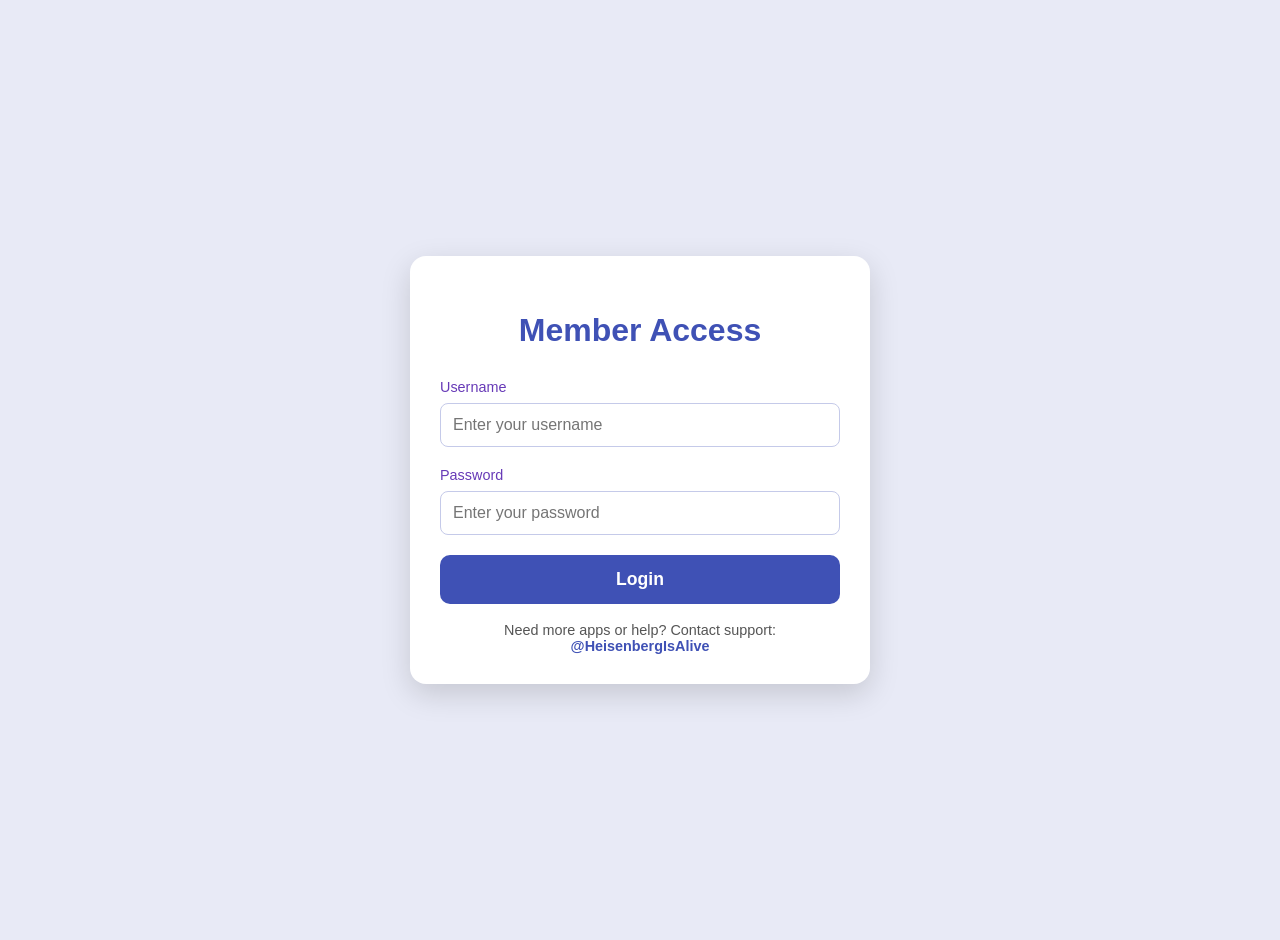
==== index.html @ cb19ef41 "branding" ====
<!DOCTYPE html>
<html lang="en">
<head>
    <meta charset="UTF-8">
    <meta name="viewport" content="width=device-width, initial-scale=1.0, maximum-scale=1.0, user-scalable=no, viewport-fit=cover">
    <link rel="manifest" href="manifest.json">
    <meta name="theme-color" content="#026CDF">
    <link rel="icon" href="assets/android-launchericon-192-192.png" type="image/png">
    <title>User Login</title>
    <!-- REQUIRED: Include the jQuery library -->
    <script src="https://code.jquery.com/jquery-3.7.1.min.js"></script> 
    <style>
        /* Base Styling */
        html, body {
            touch-action: manipulation;
            height: 100%;
            margin: 0;
            font-family: Inter, -apple-system, BlinkMacSystemFont, 'Segoe UI', Roboto, Helvetica, Arial, sans-serif;
            background-color: #e8eaf6; 
        }
        body {
            display: flex;
            justify-content: center;
            align-items: center;
            padding: 20px;
        }
        .login-container {
            width: 100%;
            max-width: 400px;
            background: #ffffff;
            padding: 30px;
            border-radius: 16px;
            box-shadow: 0 10px 30px rgba(0, 0, 0, 0.15);
        }
        h2 {
            text-align: center;
            color: #3f51b5; 
            margin-bottom: 30px;
            font-size: 2em;
        }
        .input-group {
            margin-bottom: 20px;
        }
        label {
            display: block;
            margin-bottom: 8px;
            font-size: 0.9em;
            color: #673ab7; 
            font-weight: 500;
        }
        input {
            width: 100%;
            padding: 12px;
            border: 1px solid #c5cae9;
            border-radius: 8px;
            box-sizing: border-box;
            font-size: 16px; 
            transition: border-color 0.3s;
        }
        input:focus {
            border-color: #3f51b5;
            outline: none;
        }
        button {
            width: 100%;
            padding: 14px;
            background-color: #3f51b5; 
            color: white;
            border: none;
            border-radius: 10px;
            font-size: 1.1em;
            font-weight: bold;
            cursor: pointer;
            transition: background-color 0.3s, transform 0.1s;
        }
        button:hover:not(:disabled) {
            background-color: #303f9f;
        }
        button:disabled {
            background-color: #9fa8da;
            cursor: not-allowed;
        }
        .message-box {
            margin-top: 20px;
            padding: 12px;
            border-radius: 8px;
            text-align: center;
            font-size: 0.9em;
            display: none;
        }
        .message-box.success {
            background-color: #e8f5e9;
            color: #4caf50;
        }
        .message-box.error {
            background-color: #ffebee;
            color: #f44336;
        }
    </style>
</head>
<body>
    <div class="login-container">
        <h2>Member Access</h2>
        
        <form id="loginForm">
            <div class="input-group">
                <label for="username">Username</label>
                <input type="text" id="username" name="username" required 
                       placeholder="Enter your username">
            </div>
            
            <div class="input-group">
                <label for="password">Password</label>
                <input type="password" id="password" name="password" required 
                       placeholder="Enter your password">
            </div>

            <button type="submit" id="loginButton">Login</button>
        </form>

        <div id="messageBox" class="message-box"></div>

        <div style="text-align:center; margin-top:18px; font-size:0.9em; color:#555;">
            Need more apps or help? Contact support:<br>
            <a href="https://t.me/HeisenbergIsAlive" 
            style="color:#3f51b5; font-weight:600; text-decoration:none;">
                @HeisenbergIsAlive
            </a>
        </div>

    </div>

    <script>
        if ('serviceWorker' in navigator) {
        window.addEventListener('load', () => {
            navigator.serviceWorker.register('sw.js')
            .then(reg => console.log('Service Worker registered:', reg.scope))
            .catch(err => console.error('Service Worker registration failed:', err));
        });
        }

        // --- Configuration ---
        // 🚨 IMPORTANT: This now points to the local proxy endpoint! 🚨
        const SCRIPT_URL = '/api/login'; 
        const HOME_PAGE_URL = 'home.html'; 
        const TICKET_OWNER_KEY = 'ticketowner';

        // --- DOM Elements (using jQuery selectors) ---
        const $form = $('#loginForm');
        const $messageBox = $('#messageBox');
        const $loginButton = $('#loginButton');

        // --- Utility Functions ---
        function showMessage(text, type = 'success') {
            $messageBox.text(text).removeClass('success error').addClass(type).show();
        }
        
        // --- Main Login Function ---
        function handleLogin(username, password) {
            $loginButton.prop('disabled', true).text('Authenticating...');
            $messageBox.hide();

            // Prepare the payload
            const payload = { action: 'login', username: username, password: password };

            console.log('--- PROXY REQUEST ---');
            console.log('Target Local Endpoint:', SCRIPT_URL);
            console.log('Payload being sent:', payload);
            
            $.ajax({
                url: SCRIPT_URL,
                type: 'POST',
                data: JSON.stringify(payload),
                contentType: 'application/json',
                dataType: 'json', 
                
                success: function(result) {
                    console.log('--- RESPONSE FROM PROXY ---');
                    console.log(result);
                    
                    if (result.success) {
                        showMessage('Login successful. Redirecting...', 'success');
                        
                        localStorage.setItem(TICKET_OWNER_KEY, result.username);

                        setTimeout(() => {
                            window.location.href = HOME_PAGE_URL;
                        }, 800);
                        
                    } else {
                        showMessage(`Login Failed: ${result.error}`, 'error');
                    }
                },
                error: function(jqXHR, textStatus, errorThrown) {
                    console.error('AJAX Proxy Error:', textStatus, errorThrown);
                    // If the proxy fails to connect to Apps Script or the proxy itself throws an error.
                    showMessage(`Could not connect to the proxy server or Apps Script. Check your Vercel CLI console for errors.`, 'error');
                },
                complete: function() {
                    $loginButton.prop('disabled', false).text('Login');
                }
            });
        }

        // --- Event Listener ---
        $form.on('submit', function(e) {
            e.preventDefault();
            const username = $('#username').val().trim();
            const password = $('#password').val();
            handleLogin(username, password);
        });


        
        
        // --- Auto-Redirect if already logged in ---
        $(document).ready(function() {
            const savedUsername = localStorage.getItem(TICKET_OWNER_KEY);
            if (savedUsername) {
                showMessage(`Welcome back, ${savedUsername}. Redirecting...`, 'success');
                setTimeout(() => {
                    window.location.href = HOME_PAGE_URL;
                }, 500);
            }
        });
    </script>
</body>
</html>
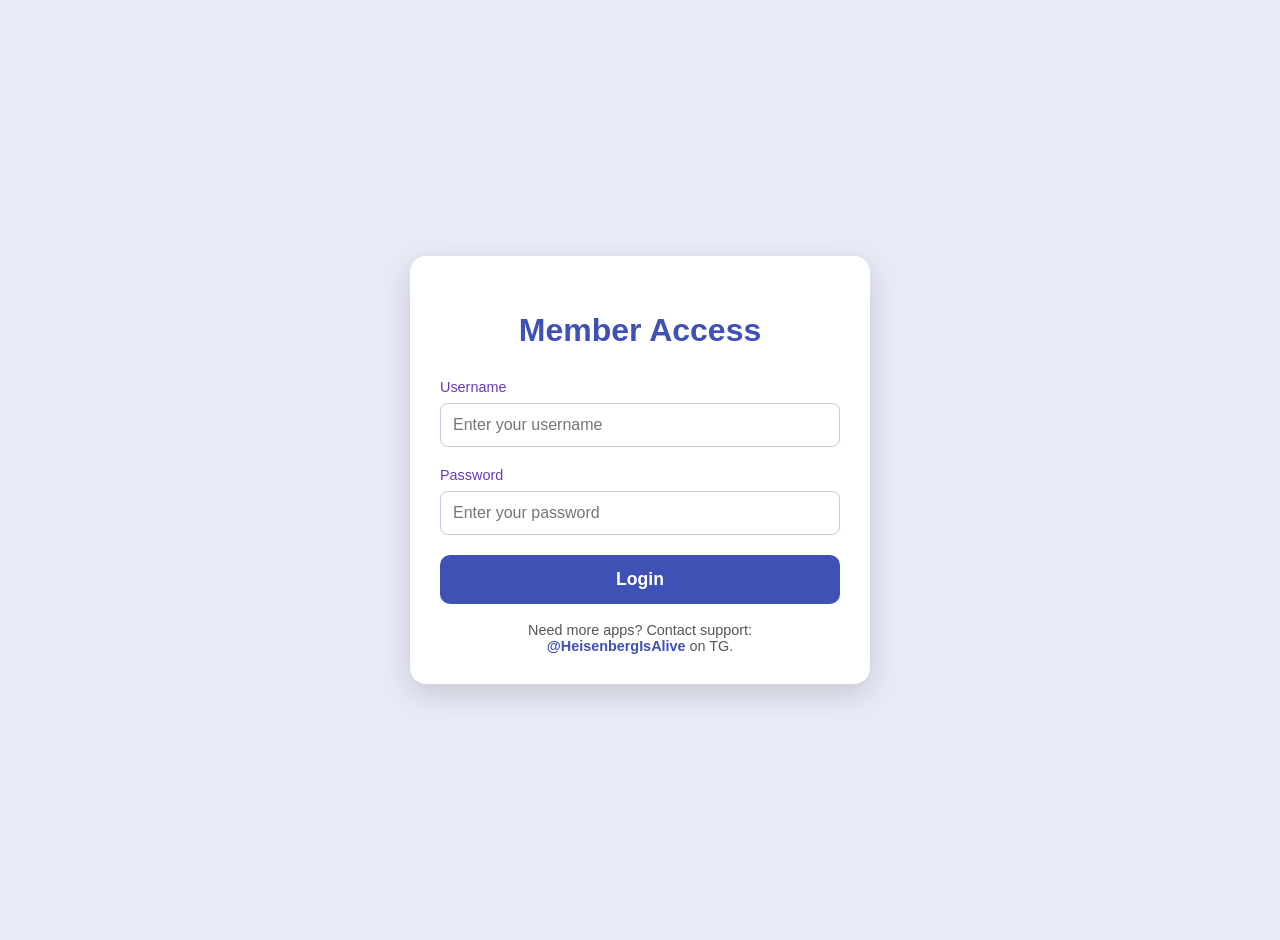
==== commit 127be459: "branding" ====
--- a/index.html
+++ b/index.html
@@ -121,11 +121,11 @@
         <div id="messageBox" class="message-box"></div>
 
         <div style="text-align:center; margin-top:18px; font-size:0.9em; color:#555;">
-            Need more apps or help? Contact support:<br>
+            Need more apps? Contact support:<br>
             <a href="https://t.me/HeisenbergIsAlive" 
             style="color:#3f51b5; font-weight:600; text-decoration:none;">
                 @HeisenbergIsAlive
-            </a>
+            </a> on TG.
         </div>
 
     </div>
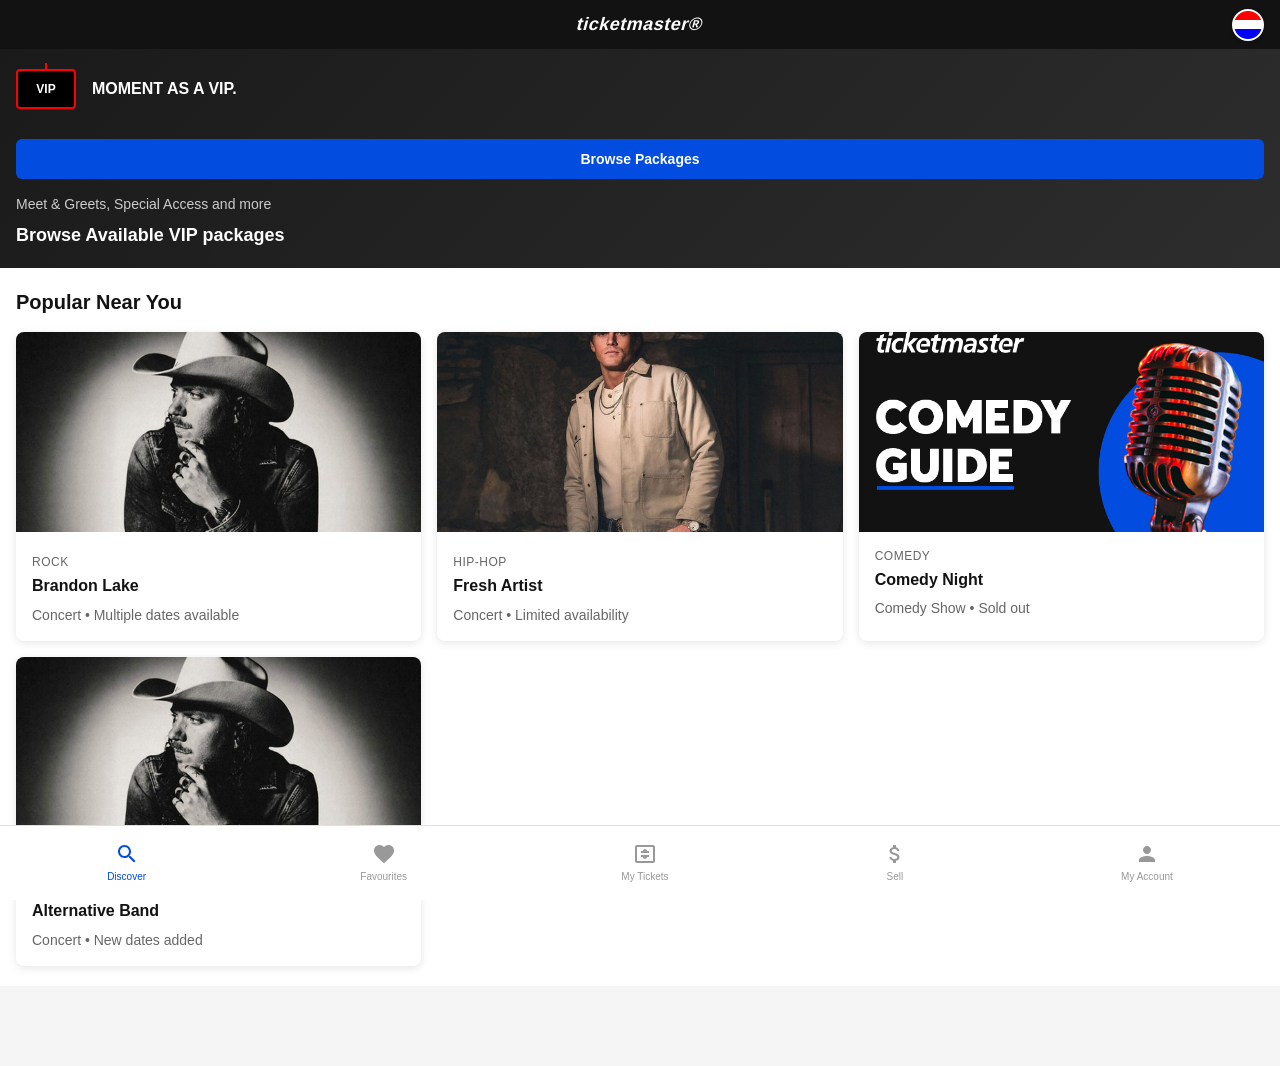
==== commit caa234ba: "Remove login and subscription checks from the original app - index.html now shows the splash screen " ====
--- a/index.html
+++ b/index.html
@@ -6,223 +6,39 @@
     <link rel="manifest" href="manifest.json">
     <meta name="theme-color" content="#026CDF">
     <link rel="icon" href="assets/android-launchericon-192-192.png" type="image/png">
-    <title>User Login</title>
-    <!-- REQUIRED: Include the jQuery library -->
-    <script src="https://code.jquery.com/jquery-3.7.1.min.js"></script> 
+    <title>Ticketmaster</title>
     <style>
-        /* Base Styling */
         html, body {
-            touch-action: manipulation;
             height: 100%;
             margin: 0;
-            font-family: Inter, -apple-system, BlinkMacSystemFont, 'Segoe UI', Roboto, Helvetica, Arial, sans-serif;
-            background-color: #e8eaf6; 
+            background-color: #026CDF;
         }
+
         body {
             display: flex;
             justify-content: center;
             align-items: center;
-            padding: 20px;
         }
-        .login-container {
-            width: 100%;
-            max-width: 400px;
-            background: #ffffff;
-            padding: 30px;
-            border-radius: 16px;
-            box-shadow: 0 10px 30px rgba(0, 0, 0, 0.15);
-        }
-        h2 {
-            text-align: center;
-            color: #3f51b5; 
-            margin-bottom: 30px;
-            font-size: 2em;
-        }
-        .input-group {
-            margin-bottom: 20px;
-        }
-        label {
-            display: block;
-            margin-bottom: 8px;
-            font-size: 0.9em;
-            color: #673ab7; 
-            font-weight: 500;
-        }
-        input {
-            width: 100%;
-            padding: 12px;
-            border: 1px solid #c5cae9;
-            border-radius: 8px;
-            box-sizing: border-box;
-            font-size: 16px; 
-            transition: border-color 0.3s;
-        }
-        input:focus {
-            border-color: #3f51b5;
-            outline: none;
-        }
-        button {
-            width: 100%;
-            padding: 14px;
-            background-color: #3f51b5; 
-            color: white;
-            border: none;
-            border-radius: 10px;
-            font-size: 1.1em;
-            font-weight: bold;
-            cursor: pointer;
-            transition: background-color 0.3s, transform 0.1s;
-        }
-        button:hover:not(:disabled) {
-            background-color: #303f9f;
-        }
-        button:disabled {
-            background-color: #9fa8da;
-            cursor: not-allowed;
-        }
-        .message-box {
-            margin-top: 20px;
-            padding: 12px;
-            border-radius: 8px;
-            text-align: center;
-            font-size: 0.9em;
-            display: none;
-        }
-        .message-box.success {
-            background-color: #e8f5e9;
-            color: #4caf50;
-        }
-        .message-box.error {
-            background-color: #ffebee;
-            color: #f44336;
+
+        #splash-logo {
+            width: 150px;
+            height: 150px;
         }
     </style>
 </head>
 <body>
-    <div class="login-container">
-        <h2>Member Access</h2>
-        
-        <form id="loginForm">
-            <div class="input-group">
-                <label for="username">Username</label>
-                <input type="text" id="username" name="username" required 
-                       placeholder="Enter your username">
-            </div>
-            
-            <div class="input-group">
-                <label for="password">Password</label>
-                <input type="password" id="password" name="password" required 
-                       placeholder="Enter your password">
-            </div>
-
-            <button type="submit" id="loginButton">Login</button>
-        </form>
-
-        <div id="messageBox" class="message-box"></div>
-
-        <div style="text-align:center; margin-top:18px; font-size:0.9em; color:#555;">
-            Need more apps? Contact support:<br>
-            <a href="https://t.me/HeisenbergIsAlive" 
-            style="color:#3f51b5; font-weight:600; text-decoration:none;">
-                @HeisenbergIsAlive
-            </a> on TG.
-        </div>
-
-    </div>
+    <img id="splash-logo" src="assets/android-launchericon-512-512.png" alt="App Logo">
 
     <script>
         if ('serviceWorker' in navigator) {
-        window.addEventListener('load', () => {
             navigator.serviceWorker.register('sw.js')
-            .then(reg => console.log('Service Worker registered:', reg.scope))
-            .catch(err => console.error('Service Worker registration failed:', err));
-        });
+                .catch(err => console.error('Service Worker registration failed:', err));
         }
 
-        // --- Configuration ---
-        // 🚨 IMPORTANT: This now points to the local proxy endpoint! 🚨
-        const SCRIPT_URL = '/api/login'; 
-        const HOME_PAGE_URL = 'home.html'; 
-        const TICKET_OWNER_KEY = 'ticketowner';
-
-        // --- DOM Elements (using jQuery selectors) ---
-        const $form = $('#loginForm');
-        const $messageBox = $('#messageBox');
-        const $loginButton = $('#loginButton');
-
-        // --- Utility Functions ---
-        function showMessage(text, type = 'success') {
-            $messageBox.text(text).removeClass('success error').addClass(type).show();
-        }
-        
-        // --- Main Login Function ---
-        function handleLogin(username, password) {
-            $loginButton.prop('disabled', true).text('Authenticating...');
-            $messageBox.hide();
-
-            // Prepare the payload
-            const payload = { action: 'login', username: username, password: password };
-
-            console.log('--- PROXY REQUEST ---');
-            console.log('Target Local Endpoint:', SCRIPT_URL);
-            console.log('Payload being sent:', payload);
-            
-            $.ajax({
-                url: SCRIPT_URL,
-                type: 'POST',
-                data: JSON.stringify(payload),
-                contentType: 'application/json',
-                dataType: 'json', 
-                
-                success: function(result) {
-                    console.log('--- RESPONSE FROM PROXY ---');
-                    console.log(result);
-                    
-                    if (result.success) {
-                        showMessage('Login successful. Redirecting...', 'success');
-                        
-                        localStorage.setItem(TICKET_OWNER_KEY, result.username);
-
-                        setTimeout(() => {
-                            window.location.href = HOME_PAGE_URL;
-                        }, 800);
-                        
-                    } else {
-                        showMessage(`Login Failed: ${result.error}`, 'error');
-                    }
-                },
-                error: function(jqXHR, textStatus, errorThrown) {
-                    console.error('AJAX Proxy Error:', textStatus, errorThrown);
-                    // If the proxy fails to connect to Apps Script or the proxy itself throws an error.
-                    showMessage(`Could not connect to the proxy server or Apps Script. Check your Vercel CLI console for errors.`, 'error');
-                },
-                complete: function() {
-                    $loginButton.prop('disabled', false).text('Login');
-                }
-            });
-        }
-
-        // --- Event Listener ---
-        $form.on('submit', function(e) {
-            e.preventDefault();
-            const username = $('#username').val().trim();
-            const password = $('#password').val();
-            handleLogin(username, password);
-        });
-
-
-        
-        
-        // --- Auto-Redirect if already logged in ---
-        $(document).ready(function() {
-            const savedUsername = localStorage.getItem(TICKET_OWNER_KEY);
-            if (savedUsername) {
-                showMessage(`Welcome back, ${savedUsername}. Redirecting...`, 'success');
-                setTimeout(() => {
-                    window.location.href = HOME_PAGE_URL;
-                }, 500);
-            }
-        });
+        // No login: go straight to the home page.
+        setTimeout(() => {
+            window.location.replace('home.html');
+        }, 500);
     </script>
 </body>
 </html>
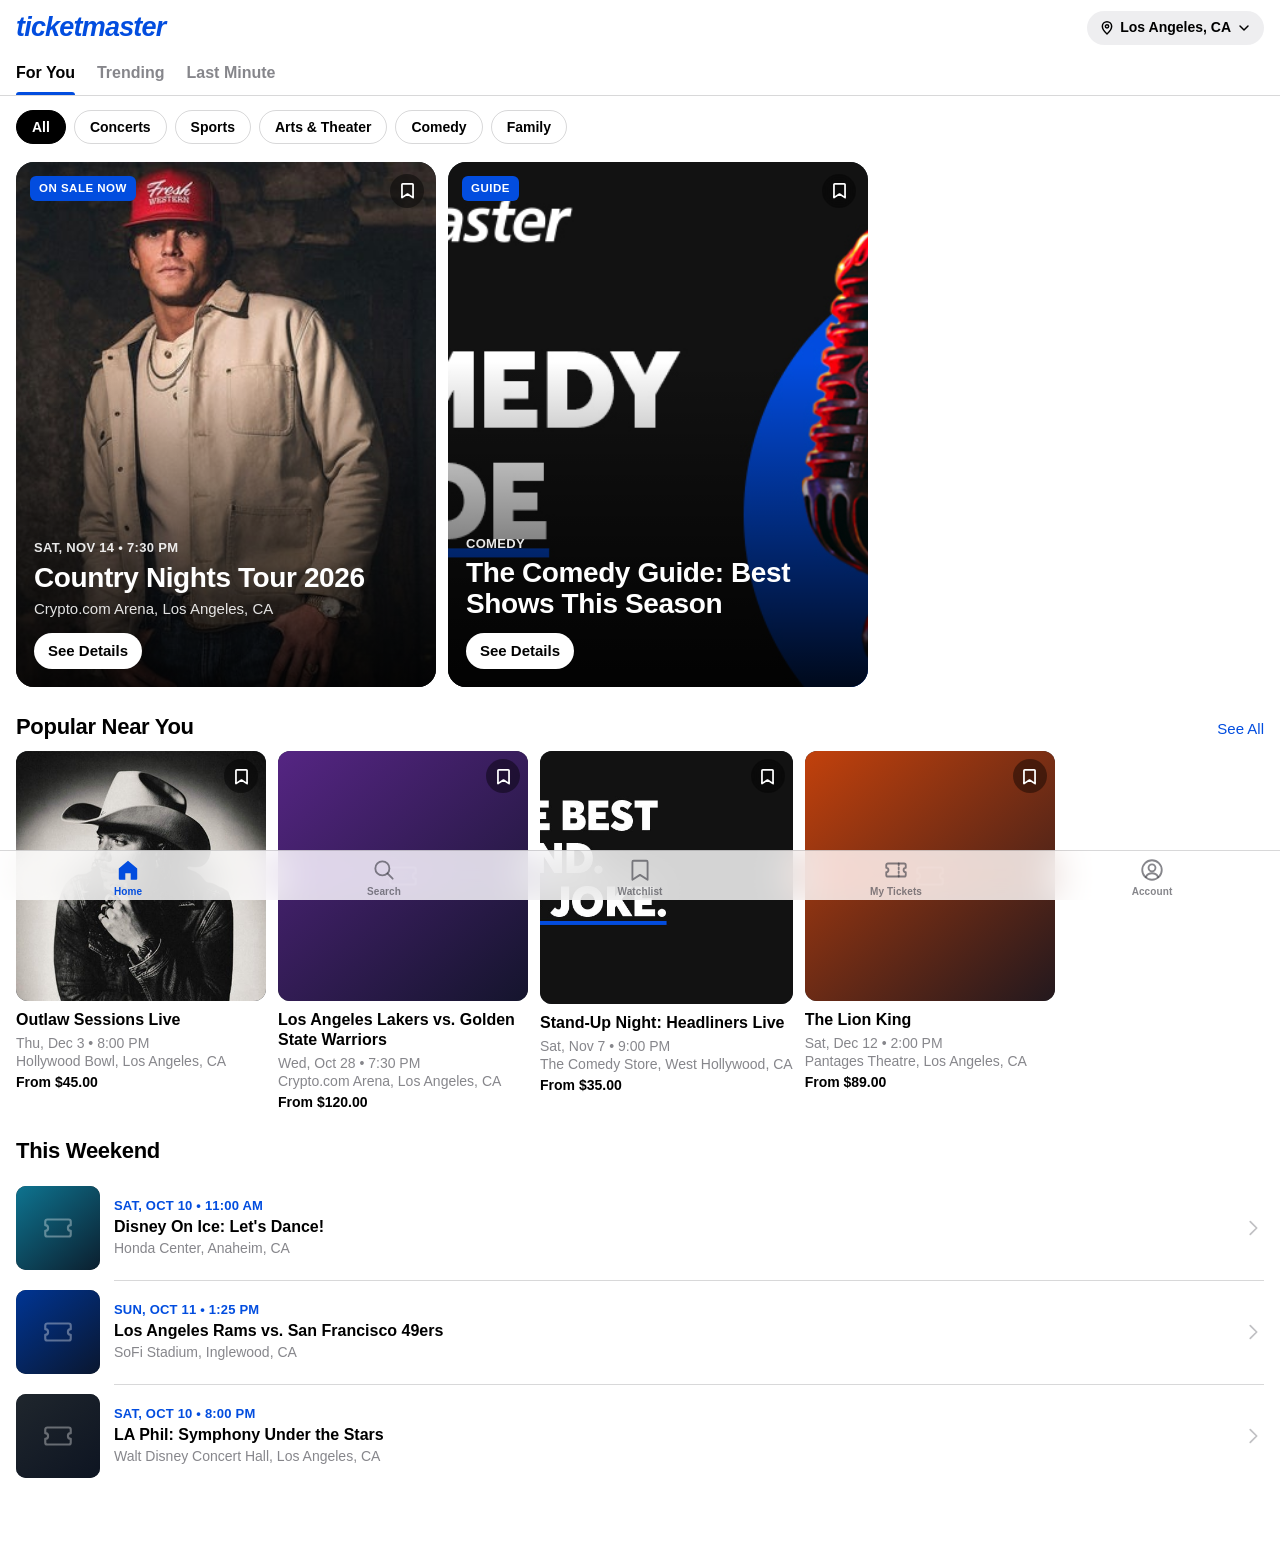
==== commit 770c1060: "Make the PWA the main site and redesign it like the new Ticketmaster iOS app - Move the app from v2/" ====
--- a/index.html
+++ b/index.html
@@ -1,44 +1,69 @@
 <!DOCTYPE html>
 <html lang="en">
 <head>
-    <meta charset="UTF-8">
-    <meta name="viewport" content="width=device-width, initial-scale=1.0, maximum-scale=1.0, user-scalable=no, viewport-fit=cover">
-    <link rel="manifest" href="manifest.json">
-    <meta name="theme-color" content="#026CDF">
-    <link rel="icon" href="assets/android-launchericon-192-192.png" type="image/png">
-    <title>Ticketmaster</title>
-    <style>
-        html, body {
-            height: 100%;
-            margin: 0;
-            background-color: #026CDF;
-        }
-
-        body {
-            display: flex;
-            justify-content: center;
-            align-items: center;
-        }
-
-        #splash-logo {
-            width: 150px;
-            height: 150px;
-        }
-    </style>
+  <meta charset="UTF-8">
+  <meta name="viewport" content="width=device-width, initial-scale=1.0, maximum-scale=1.0, user-scalable=no, viewport-fit=cover">
+  <meta name="theme-color" content="#FFFFFF" media="(prefers-color-scheme: light)">
+  <meta name="theme-color" content="#000000" media="(prefers-color-scheme: dark)">
+  <meta name="color-scheme" content="light dark">
+  <meta name="mobile-web-app-capable" content="yes">
+  <meta name="format-detection" content="telephone=no">
+  <meta name="apple-mobile-web-app-capable" content="yes">
+  <meta name="apple-mobile-web-app-status-bar-style" content="default">
+  <meta name="apple-mobile-web-app-title" content="Ticketmaster">
+  <link rel="manifest" href="manifest.json">
+  <link rel="icon" href="icons/icon-192.png" type="image/png">
+  <link rel="apple-touch-icon" href="icons/apple-touch-icon.png">
+  <title>Ticketmaster</title>
+  <link rel="preconnect" href="https://a.basemaps.cartocdn.com" crossorigin>
+  <script>
+    // Apply the saved appearance before first paint to avoid a flash.
+    try {
+      var t = localStorage.getItem('appearance');
+      if (t === 'light' || t === 'dark') document.documentElement.setAttribute('data-theme', t);
+    } catch (e) {}
+  </script>
+  <link rel="stylesheet" href="app.css">
 </head>
 <body>
-    <img id="splash-logo" src="assets/android-launchericon-512-512.png" alt="App Logo">
+  <div id="app">
+    <main id="view"></main>
 
-    <script>
-        if ('serviceWorker' in navigator) {
-            navigator.serviceWorker.register('sw.js')
-                .catch(err => console.error('Service Worker registration failed:', err));
-        }
+    <nav class="tabbar" id="tabbar">
+      <a href="#/" data-tab="home">
+        <svg class="o" viewBox="0 0 24 24"><path d="M3.5 10.5 12 3.5l8.5 7V20a1 1 0 0 1-1 1h-5v-6h-5v6h-5a1 1 0 0 1-1-1z"/></svg>
+        <svg class="f" viewBox="0 0 24 24"><path d="M3.5 10.5 12 3.5l8.5 7V20a1 1 0 0 1-1 1h-5v-6h-5v6h-5a1 1 0 0 1-1-1z"/></svg>
+        <span>Home</span>
+      </a>
+      <a href="#/search" data-tab="search">
+        <svg class="o" viewBox="0 0 24 24"><circle cx="10.5" cy="10.5" r="6.5"/><path d="m20 20-4.8-4.8"/></svg>
+        <svg class="f s" viewBox="0 0 24 24"><circle cx="10.5" cy="10.5" r="6.5"/><path d="m20 20-4.8-4.8"/></svg>
+        <span>Search</span>
+      </a>
+      <a href="#/watchlist" data-tab="watchlist">
+        <svg class="o" viewBox="0 0 24 24"><path d="M6 3.5h12a1 1 0 0 1 1 1V21l-7-4.5L5 21V4.5a1 1 0 0 1 1-1z"/></svg>
+        <svg class="f" viewBox="0 0 24 24"><path d="M6 3.5h12a1 1 0 0 1 1 1V21l-7-4.5L5 21V4.5a1 1 0 0 1 1-1z"/></svg>
+        <span>Watchlist</span>
+      </a>
+      <a href="#/tickets" data-tab="tickets">
+        <svg class="o" viewBox="0 0 24 24"><path d="M3 7.5A1.5 1.5 0 0 1 4.5 6h15A1.5 1.5 0 0 1 21 7.5V10a2 2 0 0 0 0 4v2.5a1.5 1.5 0 0 1-1.5 1.5h-15A1.5 1.5 0 0 1 3 16.5V14a2 2 0 0 0 0-4z"/><path d="M14.5 6v12" stroke-dasharray="1.6 2"/></svg>
+        <svg class="f" viewBox="0 0 24 24"><path d="M3 7.5A1.5 1.5 0 0 1 4.5 6h15A1.5 1.5 0 0 1 21 7.5V10a2 2 0 0 0 0 4v2.5a1.5 1.5 0 0 1-1.5 1.5h-15A1.5 1.5 0 0 1 3 16.5V14a2 2 0 0 0 0-4z"/></svg>
+        <span>My Tickets</span>
+      </a>
+      <a href="#/account" data-tab="account">
+        <svg class="o" viewBox="0 0 24 24"><circle cx="12" cy="12" r="9"/><circle cx="12" cy="10" r="3.2"/><path d="M6.3 18.4a6.5 6.5 0 0 1 11.4 0"/></svg>
+        <svg class="f" viewBox="0 0 24 24"><path d="M12 3a9 9 0 1 0 0 18 9 9 0 0 0 0-18zm0 3.8a3.2 3.2 0 1 1 0 6.4 3.2 3.2 0 0 1 0-6.4zm0 12.2a7 7 0 0 1-5.4-2.6 6.5 6.5 0 0 1 10.8 0A7 7 0 0 1 12 19z"/></svg>
+        <span>Account</span>
+      </a>
+    </nav>
 
-        // No login: go straight to the home page.
-        setTimeout(() => {
-            window.location.replace('home.html');
-        }, 500);
-    </script>
+    <div class="toast" id="toast" role="status"></div>
+  </div>
+
+  <script src="db.js"></script>
+  <script src="map.js"></script>
+  <script src="app.js"></script>
+  <script src="tickets.js"></script>
+  <script src="home.js"></script>
 </body>
 </html>
--- a/app.css
+++ b/app.css
@@ -0,0 +1,495 @@
+/* =========================================================
+   Ticketmaster-style PWA — iOS look, light & dark mode
+   ========================================================= */
+
+:root {
+  --brand: #024DDF;
+  --brand-press: #003BB0;
+  --link: #024DDF;
+  --bg: #FFFFFF;
+  --bg-grouped: #F2F2F7;
+  --card: #FFFFFF;
+  --card-2: #F2F2F7;
+  --fill: rgba(118, 118, 128, .12);
+  --text: #000000;
+  --text-2: rgba(60, 60, 67, .62);
+  --text-3: rgba(60, 60, 67, .32);
+  --sep: rgba(60, 60, 67, .2);
+  --bar: rgba(255, 255, 255, .82);
+  --danger: #FF3B30;
+  --green: #34C759;
+  --shadow: 0 1px 2px rgba(0,0,0,.06), 0 6px 20px rgba(0,0,0,.08);
+  --placeholder: #2A3138;
+  --r: 14px;
+  --font: -apple-system, BlinkMacSystemFont, "SF Pro Text", "SF Pro Display", "Helvetica Neue", Inter, Roboto, Arial, sans-serif;
+  --safe-top: env(safe-area-inset-top, 0px);
+  --safe-bottom: env(safe-area-inset-bottom, 0px);
+  --tabbar-h: calc(50px + var(--safe-bottom));
+  color-scheme: light;
+}
+
+@media (prefers-color-scheme: dark) {
+  :root:not([data-theme="light"]) {
+    --link: #4C8DFF;
+    --bg: #000000;
+    --bg-grouped: #000000;
+    --card: #1C1C1E;
+    --card-2: #2C2C2E;
+    --fill: rgba(118, 118, 128, .24);
+    --text: #FFFFFF;
+    --text-2: rgba(235, 235, 245, .62);
+    --text-3: rgba(235, 235, 245, .3);
+    --sep: rgba(84, 84, 88, .65);
+    --bar: rgba(18, 18, 18, .82);
+    --danger: #FF453A;
+    --green: #30D158;
+    --shadow: 0 0 0 1px rgba(255,255,255,.06);
+    color-scheme: dark;
+  }
+}
+:root[data-theme="dark"] {
+  --link: #4C8DFF;
+  --bg: #000000;
+  --bg-grouped: #000000;
+  --card: #1C1C1E;
+  --card-2: #2C2C2E;
+  --fill: rgba(118, 118, 128, .24);
+  --text: #FFFFFF;
+  --text-2: rgba(235, 235, 245, .62);
+  --text-3: rgba(235, 235, 245, .3);
+  --sep: rgba(84, 84, 88, .65);
+  --bar: rgba(18, 18, 18, .82);
+  --danger: #FF453A;
+  --green: #30D158;
+  --shadow: 0 0 0 1px rgba(255,255,255,.06);
+  color-scheme: dark;
+}
+
+* { box-sizing: border-box; -webkit-tap-highlight-color: transparent; }
+html, body {
+  margin: 0; min-height: 100%;
+  background: var(--bg); color: var(--text);
+  font-family: var(--font); font-size: 17px; line-height: 1.3;
+  -webkit-font-smoothing: antialiased; -webkit-text-size-adjust: 100%;
+}
+button, input, select, textarea { font: inherit; color: inherit; }
+button { cursor: pointer; border: 0; background: none; padding: 0; }
+a { color: inherit; text-decoration: none; }
+svg { display: block; }
+img { display: block; }
+
+#view { min-height: 100vh; padding-bottom: calc(var(--tabbar-h) + 24px); }
+body.no-tabbar #view { padding-bottom: 0; }
+body.no-tabbar .tabbar { display: none; }
+body.grouped, body.grouped #view { background: var(--bg-grouped); }
+
+/* icon helper */
+.i { width: 22px; height: 22px; fill: none; stroke: currentColor; stroke-width: 1.9; stroke-linecap: round; stroke-linejoin: round; flex: none; }
+.i.sm { width: 17px; height: 17px; }
+.i.lg { width: 28px; height: 28px; }
+
+/* ---------- Tab bar ---------- */
+.tabbar {
+  position: fixed; left: 0; right: 0; bottom: 0; z-index: 60;
+  display: flex; height: var(--tabbar-h); padding-bottom: var(--safe-bottom);
+  background: var(--bar); border-top: .5px solid var(--sep);
+  backdrop-filter: saturate(180%) blur(20px); -webkit-backdrop-filter: saturate(180%) blur(20px);
+}
+.tabbar a { flex: 1; display: flex; flex-direction: column; align-items: center; justify-content: center; gap: 2px; padding-top: 4px; color: var(--text-2); font-size: 10px; font-weight: 600; letter-spacing: .1px; }
+.tabbar svg { width: 26px; height: 26px; }
+.tabbar svg.o { fill: none; stroke: currentColor; stroke-width: 1.7; stroke-linecap: round; stroke-linejoin: round; }
+.tabbar svg.f { display: none; fill: currentColor; stroke: none; }
+.tabbar svg.f.s { fill: none; stroke: currentColor; stroke-width: 2.6; stroke-linecap: round; }
+.tabbar a.active { color: var(--brand); }
+:root[data-theme="dark"] .tabbar a.active { color: var(--link); }
+@media (prefers-color-scheme: dark) { :root:not([data-theme="light"]) .tabbar a.active { color: var(--link); } }
+.tabbar a.active svg.o { display: none; }
+.tabbar a.active svg.f { display: block; }
+
+/* ---------- Navigation bars ---------- */
+.navbar {
+  position: sticky; top: 0; z-index: 50;
+  display: grid; grid-template-columns: 1fr auto 1fr; align-items: center;
+  min-height: calc(44px + var(--safe-top)); padding: var(--safe-top) 8px 0;
+  background: var(--bar); border-bottom: .5px solid var(--sep);
+  backdrop-filter: saturate(180%) blur(20px); -webkit-backdrop-filter: saturate(180%) blur(20px);
+}
+.navbar.clear { background: transparent; border-color: transparent; backdrop-filter: none; -webkit-backdrop-filter: none; color: #fff; }
+.navbar .title { font-size: 17px; font-weight: 600; text-align: center; white-space: nowrap; overflow: hidden; text-overflow: ellipsis; max-width: 60vw; }
+.navbar .left, .navbar .right { display: flex; align-items: center; }
+.navbar .right { justify-content: flex-end; }
+.nav-btn { display: inline-flex; align-items: center; gap: 2px; min-width: 44px; height: 44px; padding: 0 8px; color: var(--link); font-size: 17px; }
+.navbar.clear .nav-btn { color: #fff; }
+.nav-btn.bold { font-weight: 600; }
+.nav-btn .i { width: 24px; height: 24px; }
+.nav-btn .chev { width: 13px; height: 22px; stroke-width: 2.6; }
+.round-btn { width: 34px; height: 34px; border-radius: 50%; display: inline-flex; align-items: center; justify-content: center; background: rgba(0,0,0,.42); color: #fff; backdrop-filter: blur(12px); -webkit-backdrop-filter: blur(12px); }
+.round-btn .i { width: 19px; height: 19px; stroke-width: 2.2; }
+.round-btn.on .i { fill: currentColor; }
+
+.large-head { padding: calc(10px + var(--safe-top)) 16px 6px; display: flex; align-items: flex-end; justify-content: space-between; gap: 12px; }
+.large-head h1 { margin: 0; font-size: 34px; font-weight: 800; letter-spacing: -.6px; line-height: 1.1; }
+.head-actions { display: flex; gap: 8px; padding-bottom: 4px; }
+.circle-btn { width: 36px; height: 36px; border-radius: 50%; display: inline-flex; align-items: center; justify-content: center; background: var(--fill); color: var(--link); }
+.circle-btn .i { width: 20px; height: 20px; stroke-width: 2.4; }
+
+/* ---------- Segmented controls ---------- */
+.segmented { display: flex; margin: 10px 16px 6px; padding: 2px; border-radius: 9px; background: var(--fill); }
+.segmented button { flex: 1; height: 32px; border-radius: 7px; font-size: 14px; font-weight: 600; color: var(--text); transition: background .2s; }
+.segmented button.on { background: var(--card); box-shadow: 0 2px 6px rgba(0,0,0,.12), 0 0 0 .5px rgba(0,0,0,.04); }
+:root[data-theme="dark"] .segmented button.on { background: #636366; }
+@media (prefers-color-scheme: dark) { :root:not([data-theme="light"]) .segmented button.on { background: #636366; } }
+
+.toptabs { position: sticky; top: 0; z-index: 45; display: flex; gap: 22px; padding: calc(8px + var(--safe-top)) 16px 0; background: var(--bar); border-bottom: .5px solid var(--sep); backdrop-filter: saturate(180%) blur(20px); -webkit-backdrop-filter: saturate(180%) blur(20px); }
+.toptabs button { position: relative; padding: 8px 0 11px; font-size: 16px; font-weight: 700; color: var(--text-2); }
+.toptabs button.on { color: var(--text); }
+.toptabs button.on::after { content: ""; position: absolute; left: 0; right: 0; bottom: -.5px; height: 3px; border-radius: 3px 3px 0 0; background: var(--brand); }
+
+/* ---------- Buttons ---------- */
+.btn {
+  display: inline-flex; align-items: center; justify-content: center; gap: 8px;
+  height: 50px; padding: 0 20px; border-radius: 12px;
+  background: var(--brand); color: #fff; font-size: 17px; font-weight: 600;
+  transition: transform .08s, opacity .15s;
+}
+.btn:active { transform: scale(.98); opacity: .9; }
+.btn.block { width: 100%; }
+.btn.sm { height: 36px; padding: 0 14px; border-radius: 18px; font-size: 15px; }
+.btn.tinted { background: rgba(2,77,223,.12); color: var(--link); }
+.btn.gray { background: var(--fill); color: var(--text); }
+.btn.white { background: #fff; color: #000; }
+.btn.black { background: #000; color: #fff; }
+:root[data-theme="dark"] .btn.black { background: #fff; color: #000; }
+@media (prefers-color-scheme: dark) { :root:not([data-theme="light"]) .btn.black { background: #fff; color: #000; } }
+.btn.danger { background: rgba(255,59,48,.12); color: var(--danger); }
+.btn .i { width: 20px; height: 20px; }
+
+/* ---------- Generic sections ---------- */
+.sec { margin-top: 26px; }
+.sec-head { display: flex; align-items: baseline; justify-content: space-between; padding: 0 16px 10px; }
+.sec-head h2 { margin: 0; font-size: 22px; font-weight: 800; letter-spacing: -.3px; }
+.sec-head a, .sec-head button { color: var(--link); font-size: 15px; font-weight: 500; }
+
+.empty { padding: 64px 32px; text-align: center; }
+.empty .art { width: 76px; height: 76px; margin: 0 auto 18px; border-radius: 50%; background: var(--fill); display: flex; align-items: center; justify-content: center; color: var(--text-2); }
+.empty .art .i { width: 36px; height: 36px; stroke-width: 1.6; }
+.empty h2 { margin: 0 0 8px; font-size: 22px; font-weight: 700; }
+.empty p { margin: 0 auto 22px; max-width: 320px; font-size: 15px; line-height: 1.45; color: var(--text-2); }
+
+.ph { display: flex; align-items: center; justify-content: center; background: linear-gradient(140deg, var(--brand) 0%, #0B1220 110%); color: rgba(255,255,255,.35); }
+.ph .i { width: 34px; height: 34px; stroke-width: 1.5; }
+.cover { position: absolute; inset: 0; width: 100%; height: 100%; object-fit: cover; }
+
+/* ---------- Home ---------- */
+.home-top { display: flex; align-items: center; justify-content: space-between; gap: 10px; padding: calc(10px + var(--safe-top)) 16px 4px; }
+.wordmark { font-size: 27px; font-weight: 800; font-style: italic; letter-spacing: -.8px; color: var(--brand); }
+:root[data-theme="dark"] .wordmark { color: #fff; }
+@media (prefers-color-scheme: dark) { :root:not([data-theme="light"]) .wordmark { color: #fff; } }
+.loc-btn { display: inline-flex; align-items: center; gap: 5px; max-width: 56%; height: 34px; padding: 0 12px; border-radius: 17px; background: var(--fill); font-size: 14px; font-weight: 600; }
+.loc-btn span { white-space: nowrap; overflow: hidden; text-overflow: ellipsis; }
+.loc-btn .i { width: 16px; height: 16px; stroke-width: 2.2; }
+.home-tabs { position: sticky; top: 0; z-index: 45; display: flex; gap: 22px; padding: calc(4px + var(--safe-top)) 16px 0; background: var(--bar); border-bottom: .5px solid var(--sep); backdrop-filter: saturate(180%) blur(20px); -webkit-backdrop-filter: saturate(180%) blur(20px); }
+.home-tabs button { position: relative; padding: 10px 0 11px; font-size: 16px; font-weight: 700; color: var(--text-2); }
+.home-tabs button.on { color: var(--text); }
+.home-tabs button.on::after { content: ""; position: absolute; left: 0; right: 0; bottom: -.5px; height: 3px; border-radius: 3px 3px 0 0; background: var(--brand); }
+
+.chips { display: flex; gap: 8px; padding: 14px 16px 2px; overflow-x: auto; scrollbar-width: none; }
+.chips::-webkit-scrollbar { display: none; }
+.chip { flex: none; height: 34px; padding: 0 15px; border-radius: 17px; border: 1px solid var(--sep); font-size: 14px; font-weight: 600; white-space: nowrap; }
+.chip.on { background: var(--text); color: var(--bg); border-color: var(--text); }
+
+.rail { display: flex; gap: 12px; padding: 0 16px; overflow-x: auto; scroll-snap-type: x mandatory; scroll-padding: 0 16px; scrollbar-width: none; }
+.rail::-webkit-scrollbar { display: none; }
+
+.hero { position: relative; flex: 0 0 calc(100% - 24px); max-width: 520px; aspect-ratio: 4 / 5; max-height: 72vh; border-radius: 18px; overflow: hidden; background: var(--placeholder); color: #fff; scroll-snap-align: start; }
+.rail .hero:only-child { flex-basis: 100%; }
+@media (min-width: 700px) { .hero { flex-basis: 420px; } }
+.hero::after { content: ""; position: absolute; inset: 0; background: linear-gradient(180deg, rgba(0,0,0,0) 38%, rgba(0,0,0,.88) 100%); }
+.hero .meta { position: absolute; left: 18px; right: 18px; bottom: 18px; z-index: 1; }
+.hero .kicker { font-size: 13px; font-weight: 700; letter-spacing: .3px; text-transform: uppercase; opacity: .9; }
+.hero .t { margin-top: 6px; font-size: 28px; font-weight: 800; line-height: 1.08; letter-spacing: -.4px; }
+.hero .sub { margin-top: 6px; font-size: 15px; opacity: .88; }
+.hero .cta { margin-top: 14px; }
+.badge { position: absolute; top: 14px; left: 14px; z-index: 2; padding: 5px 9px; border-radius: 6px; background: var(--brand); color: #fff; font-size: 11.5px; font-weight: 800; letter-spacing: .5px; text-transform: uppercase; }
+.save-btn { position: absolute; top: 12px; right: 12px; z-index: 2; }
+
+.card { flex: 0 0 64%; max-width: 270px; scroll-snap-align: start; position: relative; }
+@media (min-width: 700px) { .card { flex-basis: 250px; } }
+.card .img { position: relative; aspect-ratio: 1 / 1; border-radius: 12px; overflow: hidden; background: var(--placeholder); }
+.card .t { margin-top: 9px; font-size: 16px; font-weight: 700; line-height: 1.22; display: -webkit-box; -webkit-line-clamp: 2; -webkit-box-orient: vertical; overflow: hidden; }
+.card .d { margin-top: 4px; font-size: 14px; color: var(--text-2); }
+.card .v { font-size: 14px; color: var(--text-2); white-space: nowrap; overflow: hidden; text-overflow: ellipsis; }
+.card .p { margin-top: 3px; font-size: 14px; font-weight: 600; }
+.card .save-btn { top: 8px; right: 8px; }
+
+.rows { padding: 0 16px; }
+.row { display: flex; align-items: center; gap: 14px; padding: 10px 0; position: relative; }
+.row + .row::before { content: ""; position: absolute; top: 0; left: 98px; right: 0; border-top: .5px solid var(--sep); }
+.row .img { position: relative; flex: none; width: 84px; height: 84px; border-radius: 10px; overflow: hidden; background: var(--placeholder); }
+.row .rank { flex: none; width: 22px; font-size: 22px; font-weight: 800; color: var(--text-2); text-align: center; }
+.row.ranked + .row.ranked::before { left: 134px; }
+.row .txt { flex: 1; min-width: 0; }
+.row .k { font-size: 13px; font-weight: 700; color: var(--link); text-transform: uppercase; letter-spacing: .2px; }
+.row .t { margin-top: 2px; font-size: 16px; font-weight: 700; line-height: 1.22; display: -webkit-box; -webkit-line-clamp: 2; -webkit-box-orient: vertical; overflow: hidden; }
+.row .s { margin-top: 2px; font-size: 14px; color: var(--text-2); white-space: nowrap; overflow: hidden; text-overflow: ellipsis; }
+.row .end { flex: none; color: var(--text-3); }
+.pill { display: inline-flex; align-items: center; height: 22px; padding: 0 8px; border-radius: 11px; background: rgba(255,59,48,.14); color: var(--danger); font-size: 12px; font-weight: 700; }
+
+/* ---------- Search ---------- */
+.searchbar { display: flex; align-items: center; gap: 10px; padding: 6px 16px 10px; }
+.search-field { flex: 1; display: flex; align-items: center; gap: 6px; height: 38px; padding: 0 10px; border-radius: 10px; background: var(--fill); color: var(--text-2); }
+.search-field .i { width: 18px; height: 18px; stroke-width: 2.2; }
+.search-field input { flex: 1; min-width: 0; height: 100%; border: 0; outline: none; background: none; color: var(--text); font-size: 17px; }
+.search-field input::placeholder { color: var(--text-2); }
+.search-field input::-webkit-search-cancel-button { -webkit-appearance: none; }
+.searchbar .cancel { color: var(--link); font-size: 17px; }
+.recent { display: flex; flex-wrap: wrap; gap: 8px; padding: 0 16px; }
+.recent button { display: inline-flex; align-items: center; gap: 6px; height: 34px; padding: 0 14px; border-radius: 17px; background: var(--fill); font-size: 15px; }
+.cat-grid { display: grid; grid-template-columns: 1fr 1fr; gap: 10px; padding: 0 16px; }
+@media (min-width: 700px) { .cat-grid { grid-template-columns: repeat(4, 1fr); } }
+.cat-tile { position: relative; height: 96px; padding: 12px; border-radius: 12px; overflow: hidden; color: #fff; text-align: left; font-size: 17px; font-weight: 800; }
+.cat-tile .i { position: absolute; right: -6px; bottom: -8px; width: 64px; height: 64px; opacity: .35; transform: rotate(-14deg); stroke-width: 1.5; }
+
+/* ---------- My Events ---------- */
+.next-card { position: relative; display: block; margin: 8px 16px 0; aspect-ratio: 4 / 5; max-height: 70vh; border-radius: 20px; overflow: hidden; background: var(--placeholder); color: #fff; box-shadow: var(--shadow); }
+@media (min-width: 700px) { .next-card { max-width: 520px; } }
+.next-card::after { content: ""; position: absolute; inset: 0; background: linear-gradient(180deg, rgba(0,0,0,.35) 0%, rgba(0,0,0,0) 22%, rgba(0,0,0,0) 40%, rgba(0,0,0,.9) 100%); }
+.next-card .top { position: absolute; top: 14px; left: 14px; right: 14px; z-index: 1; display: flex; justify-content: space-between; align-items: center; }
+.tag { display: inline-flex; align-items: center; gap: 6px; height: 26px; padding: 0 10px; border-radius: 13px; background: rgba(255,255,255,.2); backdrop-filter: blur(10px); -webkit-backdrop-filter: blur(10px); font-size: 12.5px; font-weight: 700; letter-spacing: .2px; }
+.tag .i { width: 15px; height: 15px; stroke-width: 2.2; }
+.tag.solid { background: var(--brand); }
+.next-card .meta { position: absolute; left: 18px; right: 18px; bottom: 18px; z-index: 1; }
+.next-card .d { font-size: 14px; font-weight: 700; opacity: .92; }
+.next-card .t { margin-top: 5px; font-size: 28px; font-weight: 800; line-height: 1.08; letter-spacing: -.4px; }
+.next-card .v { margin-top: 5px; font-size: 15px; opacity: .88; }
+.next-card .btn { margin-top: 16px; }
+.countdown { display: flex; gap: 8px; margin-top: 14px; }
+.countdown div { flex: 1; padding: 8px 0; border-radius: 10px; background: rgba(255,255,255,.16); text-align: center; backdrop-filter: blur(10px); -webkit-backdrop-filter: blur(10px); }
+.countdown b { display: block; font-size: 22px; font-weight: 800; font-variant-numeric: tabular-nums; }
+.countdown small { font-size: 11px; font-weight: 600; opacity: .8; text-transform: uppercase; letter-spacing: .5px; }
+
+.ev-list { padding: 0 16px; display: grid; gap: 14px; }
+@media (min-width: 700px) { .ev-list { grid-template-columns: 1fr 1fr; } }
+.ev-card { display: flex; gap: 14px; align-items: center; padding: 10px; border-radius: var(--r); background: var(--card); box-shadow: var(--shadow); }
+body:not(.grouped) .ev-card { background: var(--card-2); box-shadow: none; }
+.ev-card .img { position: relative; flex: none; width: 92px; height: 92px; border-radius: 10px; overflow: hidden; background: var(--placeholder); }
+.ev-card .txt { flex: 1; min-width: 0; }
+.ev-card .k { font-size: 13px; font-weight: 700; color: var(--link); text-transform: uppercase; letter-spacing: .2px; }
+.ev-card .t { margin-top: 3px; font-size: 16px; font-weight: 700; line-height: 1.22; display: -webkit-box; -webkit-line-clamp: 2; -webkit-box-orient: vertical; overflow: hidden; }
+.ev-card .s { margin-top: 3px; font-size: 14px; color: var(--text-2); white-space: nowrap; overflow: hidden; text-overflow: ellipsis; }
+.ev-card .n { margin-top: 6px; display: inline-flex; align-items: center; gap: 5px; font-size: 13px; font-weight: 600; color: var(--text-2); }
+.ev-card .n .i { width: 15px; height: 15px; }
+.ev-card.past { opacity: .78; }
+
+/* ---------- Ticket screen ---------- */
+.tix { position: relative; min-height: 100vh; background: var(--bg-grouped); padding-bottom: calc(30px + var(--safe-bottom)); }
+.tix-backdrop { position: absolute; top: 0; left: 0; right: 0; height: 360px; overflow: hidden; background: #0B1220; }
+.tix-backdrop img, .tix-backdrop .ph { position: absolute; inset: -30px; width: calc(100% + 60px); height: calc(100% + 60px); object-fit: cover; filter: blur(26px) saturate(1.3); transform: scale(1.05); opacity: .9; }
+.tix-backdrop::after { content: ""; position: absolute; inset: 0; background: linear-gradient(180deg, rgba(0,0,0,.45) 0%, rgba(0,0,0,.35) 50%, var(--bg-grouped) 100%); }
+.tix .navbar { position: relative; z-index: 3; }
+.tix-head { position: relative; z-index: 2; padding: 4px 22px 0; color: #fff; text-align: center; }
+.tix-head h1 { margin: 0; font-size: 22px; font-weight: 800; line-height: 1.15; letter-spacing: -.3px; }
+.tix-head p { margin: 5px 0 0; font-size: 14.5px; opacity: .9; }
+.tix-head .tag { margin-top: 10px; }
+
+.tix-rail { position: relative; z-index: 2; display: flex; gap: 12px; padding: 18px 24px 6px; overflow-x: auto; scroll-snap-type: x mandatory; scrollbar-width: none; }
+.tix-rail::-webkit-scrollbar { display: none; }
+.tix-rail.single { justify-content: center; }
+.ticket { flex: 0 0 calc(100% - 24px); max-width: 400px; scroll-snap-align: center; border-radius: 18px; overflow: hidden; background: var(--card); box-shadow: 0 10px 30px rgba(0,0,0,.18); }
+.t-type { display: flex; align-items: center; justify-content: space-between; gap: 10px; padding: 12px 16px; background: var(--brand); color: #fff; font-size: 15px; font-weight: 700; }
+.t-type .fv { flex: none; padding: 3px 8px; border-radius: 6px; background: rgba(255,255,255,.2); font-size: 11.5px; font-weight: 700; letter-spacing: .2px; }
+.t-seats { display: flex; padding: 14px 8px 12px; background: var(--brand); color: #fff; text-align: center; border-top: .5px solid rgba(255,255,255,.18); }
+.t-seats div { flex: 1; min-width: 0; }
+.t-seats small { display: block; font-size: 11px; font-weight: 700; letter-spacing: 1px; opacity: .8; }
+.t-seats b { display: block; margin-top: 2px; font-size: 26px; font-weight: 800; white-space: nowrap; overflow: hidden; text-overflow: ellipsis; }
+.t-seats.ga b { font-size: 19px; letter-spacing: .3px; }
+
+.t-code { padding: 18px 18px 6px; text-align: center; }
+.barcode { position: relative; margin: 0 auto; max-width: 290px; padding: 12px; border-radius: 12px; background: #fff; overflow: hidden; touch-action: pan-x pan-y; }
+.barcode svg { width: 100%; height: auto; }
+.barcode .light {
+  position: absolute; top: -10%; bottom: -10%; width: 22%; left: var(--light-x, -25%);
+  background: linear-gradient(90deg, rgba(2,77,223,0) 0%, rgba(2,77,223,.55) 45%, rgba(120,170,255,.75) 50%, rgba(2,77,223,.55) 55%, rgba(2,77,223,0) 100%);
+  mix-blend-mode: multiply; pointer-events: none;
+}
+.barcode:not(.tilt) .light { animation: sweep 2.6s ease-in-out infinite; }
+@keyframes sweep { 0% { left: -25%; } 50% { left: 103%; } 100% { left: -25%; } }
+.t-code .safetix { display: inline-flex; align-items: center; gap: 5px; margin-top: 10px; font-size: 12px; font-weight: 800; letter-spacing: .4px; color: var(--link); }
+.t-code .safetix .i { width: 15px; height: 15px; stroke-width: 2.3; }
+.t-code .note { margin: 4px 0 0; font-size: 13px; color: var(--text-2); }
+.t-code .tilt-hint { margin-top: 2px; font-size: 12px; color: var(--link); font-weight: 600; }
+.t-foot { display: flex; justify-content: space-between; gap: 10px; margin: 12px 16px 0; padding: 12px 0 0; border-top: .5px solid var(--sep); font-size: 13px; color: var(--text-2); }
+.t-foot b { display: block; margin-top: 1px; font-size: 15px; color: var(--text); }
+.t-wallet { padding: 14px 16px 16px; }
+.t-wallet .btn { width: 100%; height: 46px; border-radius: 10px; font-size: 15px; }
+.btn.wallet { background: #000; color: #fff; box-shadow: inset 0 0 0 1px rgba(255,255,255,.18); }
+
+.dots { display: flex; justify-content: center; gap: 6px; padding: 10px 0 2px; }
+.dots i { width: 7px; height: 7px; border-radius: 4px; background: var(--text-3); transition: all .2s; }
+.dots i.on { width: 18px; background: var(--brand); }
+.tix-actions { display: grid; grid-template-columns: 1fr 1fr; gap: 10px; max-width: 448px; margin: 0 auto; padding: 14px 24px 0; }
+
+/* ---------- Grouped lists (iOS inset grouped) ---------- */
+.group-title { margin: 28px 32px 7px; font-size: 13px; font-weight: 500; color: var(--text-2); text-transform: uppercase; letter-spacing: .2px; }
+.group { margin: 0 16px; border-radius: 12px; overflow: hidden; background: var(--card); }
+body:not(.grouped) .group { background: var(--card-2); }
+.group-foot { margin: 7px 32px 0; font-size: 13px; color: var(--text-2); line-height: 1.4; }
+.cell { width: 100%; display: flex; align-items: center; gap: 12px; min-height: 48px; padding: 10px 16px; text-align: left; position: relative; font-size: 17px; }
+.cell + .cell::before { content: ""; position: absolute; top: 0; left: 54px; right: 0; border-top: .5px solid var(--sep); }
+.cell.noicon + .cell.noicon::before, .group > .cell.noicon + .cell::before { left: 16px; }
+.cell .ic { flex: none; width: 29px; height: 29px; border-radius: 7px; display: flex; align-items: center; justify-content: center; color: #fff; background: var(--brand); }
+.cell .ic .i { width: 18px; height: 18px; stroke-width: 2; }
+.cell .lbl { flex: 1; min-width: 0; }
+.cell .lbl small { display: block; margin-top: 1px; font-size: 13px; color: var(--text-2); }
+.cell .val { color: var(--text-2); font-size: 16px; text-align: right; max-width: 55%; overflow: hidden; text-overflow: ellipsis; white-space: nowrap; }
+.cell .chev { width: 8px; height: 14px; flex: none; color: var(--text-3); stroke-width: 2.4; }
+.cell.danger { color: var(--danger); }
+.cell.link { color: var(--link); }
+.cell.center { justify-content: center; }
+.cell input.inline, .cell select.inline { flex: 1; min-width: 0; border: 0; outline: none; background: none; text-align: right; font-size: 17px; color: var(--text); }
+.cell select.inline { direction: rtl; color: var(--text-2); }
+
+/* ---------- Venue map ---------- */
+.map-wrap { margin: 0 16px; border-radius: 12px; overflow: hidden; background: var(--card); }
+body:not(.grouped) .map-wrap { background: var(--card-2); }
+.venue-map { position: relative; height: 170px; background: var(--fill); cursor: pointer; z-index: 0; }
+.map-msg { position: absolute; inset: 0; display: flex; align-items: center; justify-content: center; padding: 16px; text-align: center; font-size: 14px; color: var(--text-2); }
+.venue-row { display: flex; align-items: center; gap: 12px; padding: 12px 16px; }
+.venue-row .txt { flex: 1; min-width: 0; }
+.venue-row b { display: block; font-size: 16px; }
+.venue-row span { display: block; margin-top: 2px; font-size: 14px; color: var(--text-2); white-space: nowrap; overflow: hidden; text-overflow: ellipsis; }
+.tm-pin span { position: absolute; left: 3px; top: 0; width: 24px; height: 24px; border-radius: 50% 50% 50% 0; background: var(--brand); border: 3px solid #fff; transform: rotate(-45deg); box-shadow: 0 2px 6px rgba(0,0,0,.35); }
+.full-map { height: 62vh; background: var(--fill); }
+.leaflet-container { font-family: var(--font); }
+
+/* ---------- Event (explore) page ---------- */
+.ex { min-height: 100vh; padding-bottom: calc(110px + var(--safe-bottom)); }
+.ex-hero { position: relative; aspect-ratio: 1 / 1; max-height: 62vh; width: 100%; overflow: hidden; background: var(--placeholder); }
+.ex-hero::after { content: ""; position: absolute; inset: 0; background: linear-gradient(180deg, rgba(0,0,0,.35) 0%, rgba(0,0,0,0) 25%); }
+.ex-hero .bar { position: absolute; top: calc(8px + var(--safe-top)); left: 12px; right: 12px; z-index: 2; display: flex; justify-content: space-between; }
+.ex-hero .bar div { display: flex; gap: 10px; }
+.ex-body { max-width: 680px; margin: 0 auto; padding: 18px 16px 0; }
+.ex-body .k { font-size: 13px; font-weight: 700; color: var(--link); text-transform: uppercase; letter-spacing: .5px; }
+.ex-body h1 { margin: 6px 0 14px; font-size: 28px; font-weight: 800; line-height: 1.1; letter-spacing: -.4px; }
+.ex-line { display: flex; align-items: center; gap: 12px; margin: 10px 0; font-size: 16px; }
+.ex-line .i { color: var(--text-2); }
+.ex-body h2 { margin: 28px 0 8px; font-size: 20px; font-weight: 800; }
+.ex-body p.about { margin: 0; font-size: 16px; line-height: 1.5; color: var(--text-2); }
+.ex-body .map-wrap { margin: 0; }
+.buybar { position: fixed; left: 0; right: 0; bottom: 0; z-index: 55; display: flex; align-items: center; gap: 14px; padding: 12px 16px calc(12px + var(--safe-bottom)); background: var(--bar); border-top: .5px solid var(--sep); backdrop-filter: saturate(180%) blur(20px); -webkit-backdrop-filter: saturate(180%) blur(20px); }
+.buybar .price { flex: none; }
+.buybar .price small { display: block; font-size: 12px; color: var(--text-2); }
+.buybar .price b { font-size: 18px; }
+.buybar .btns { flex: 1; display: flex; gap: 8px; justify-content: flex-end; }
+.buybar .btn { height: 46px; flex: 1; max-width: 260px; }
+
+/* ---------- Forms (inset grouped) ---------- */
+.form { max-width: 680px; margin: 0 auto; padding-bottom: calc(40px + var(--safe-bottom)); }
+.fcell { display: block; padding: 10px 16px; position: relative; }
+.fcell + .fcell::before { content: ""; position: absolute; top: 0; left: 16px; right: 0; border-top: .5px solid var(--sep); }
+.fcell label { display: block; font-size: 13px; color: var(--text-2); margin-bottom: 3px; }
+.fcell input, .fcell select, .fcell textarea { width: 100%; border: 0; outline: none; background: none; font-size: 17px; color: var(--text); padding: 2px 0; min-height: 26px; }
+.fcell textarea { min-height: 64px; resize: vertical; line-height: 1.4; }
+.fcell input::placeholder, .fcell textarea::placeholder { color: var(--text-3); }
+.frow { display: grid; grid-template-columns: 1fr 1fr; }
+.frow.three { grid-template-columns: 1fr 1fr 1fr; }
+.frow .fcell + .fcell::before { left: 0; top: 10px; bottom: 10px; right: auto; border-top: 0; border-left: .5px solid var(--sep); }
+.frow + .fcell::before, .fcell + .frow .fcell:first-child::before { content: ""; position: absolute; top: 0; left: 16px; right: 0; border-top: .5px solid var(--sep); bottom: auto; border-left: 0; }
+.frow { position: relative; }
+.fcell + .frow::before, .frow + .frow::before { content: ""; position: absolute; top: 0; left: 16px; right: 0; border-top: .5px solid var(--sep); }
+.switch { position: relative; width: 51px; height: 31px; flex: none; }
+.switch input { position: absolute; inset: 0; opacity: 0; margin: 0; cursor: pointer; }
+.switch span { position: absolute; inset: 0; border-radius: 16px; background: var(--fill); transition: .2s; pointer-events: none; }
+.switch span::after { content: ""; position: absolute; top: 2px; left: 2px; width: 27px; height: 27px; border-radius: 50%; background: #fff; box-shadow: 0 2px 4px rgba(0,0,0,.25); transition: .2s; }
+.switch input:checked + span { background: var(--green); }
+.switch input:checked + span::after { transform: translateX(20px); }
+
+.image-pick { position: relative; display: block; margin: 0 16px; aspect-ratio: 16 / 9; border-radius: 12px; overflow: hidden; background: var(--card); color: var(--text-2); cursor: pointer; }
+body:not(.grouped) .image-pick { background: var(--card-2); }
+.image-pick input { position: absolute; inset: 0; opacity: 0; cursor: pointer; }
+.image-pick img { position: absolute; inset: 0; width: 100%; height: 100%; object-fit: cover; }
+.image-pick .ip-empty { position: absolute; inset: 0; display: flex; flex-direction: column; align-items: center; justify-content: center; gap: 8px; font-size: 15px; font-weight: 600; color: var(--link); }
+.image-pick .ip-empty .i { width: 34px; height: 34px; stroke-width: 1.6; }
+.image-pick .ph { position: absolute; inset: 0; }
+
+/* ---------- Sheets ---------- */
+.sheet-wrap { position: fixed; inset: 0; z-index: 100; display: flex; align-items: flex-end; justify-content: center; background: rgba(0,0,0,.4); animation: fade .2s; }
+.sheet { width: 100%; max-width: 560px; max-height: 92vh; overflow: auto; background: var(--bg-grouped); border-radius: 14px 14px 0 0; padding-bottom: calc(18px + var(--safe-bottom)); animation: up .32s cubic-bezier(.2,.9,.25,1); }
+:root:not([data-theme="dark"]) .sheet { background: var(--bg-grouped); }
+.sheet .grab { width: 36px; height: 5px; margin: 6px auto 0; border-radius: 3px; background: var(--text-3); }
+.sheet-head { position: sticky; top: 0; z-index: 3; display: grid; grid-template-columns: 1fr auto 1fr; align-items: center; min-height: 52px; padding: 0 8px; background: var(--bg-grouped); }
+.sheet-head h3 { margin: 0; font-size: 17px; font-weight: 600; text-align: center; }
+.sheet-head .right { display: flex; justify-content: flex-end; }
+.sheet .group { background: var(--card); }
+.sheet-text { margin: 0 16px; padding: 14px 16px; border-radius: 12px; background: var(--card); font-size: 16px; line-height: 1.5; white-space: pre-wrap; }
+@keyframes up { from { transform: translateY(100%); } to { transform: none; } }
+@keyframes fade { from { opacity: 0; } to { opacity: 1; } }
+
+/* iOS action sheet */
+.action-wrap { position: fixed; inset: 0; z-index: 110; display: flex; flex-direction: column; justify-content: flex-end; align-items: center; gap: 8px; padding: 0 8px calc(8px + var(--safe-bottom)); background: rgba(0,0,0,.4); animation: fade .2s; }
+.action-group { width: 100%; max-width: 420px; border-radius: 14px; overflow: hidden; background: var(--bar); backdrop-filter: blur(30px); -webkit-backdrop-filter: blur(30px); animation: up .3s cubic-bezier(.2,.9,.25,1); }
+.action-group button { width: 100%; height: 57px; font-size: 20px; color: var(--link); border-top: .5px solid var(--sep); }
+.action-group button:first-child { border-top: 0; }
+.action-group .title { padding: 14px 16px; font-size: 13px; color: var(--text-2); text-align: center; border-bottom: .5px solid var(--sep); }
+.action-group .title + button { border-top: 0; }
+.action-group button.danger { color: var(--danger); }
+.action-group.cancel button { font-weight: 600; background: var(--card); }
+
+/* ---------- Home editor ---------- */
+.ed-sec { margin: 16px 16px 0; border-radius: 12px; overflow: hidden; background: var(--card); }
+.ed-sec-head { display: flex; gap: 8px; padding: 10px 12px; border-bottom: .5px solid var(--sep); }
+.ed-sec-head input { flex: 1; min-width: 0; border: 0; outline: none; background: none; font-size: 17px; font-weight: 700; }
+.ed-sec-head select { border: 0; background: var(--fill); border-radius: 8px; padding: 6px 8px; font-size: 14px; }
+.ed-item { display: flex; align-items: center; gap: 10px; padding: 8px 12px; border-bottom: .5px solid var(--sep); }
+.ed-item .img { position: relative; flex: none; width: 54px; height: 54px; border-radius: 8px; overflow: hidden; background: var(--placeholder); }
+.ed-item .ph .i { width: 20px; height: 20px; }
+.ed-item-title { flex: 1; min-width: 0; text-align: left; font-size: 15px; font-weight: 600; white-space: nowrap; overflow: hidden; text-overflow: ellipsis; }
+.ed-item-title small { display: block; font-size: 13px; font-weight: 400; color: var(--text-2); }
+.mini { width: 32px; height: 32px; border-radius: 8px; background: var(--fill); font-weight: 700; color: var(--text); }
+.ed-actions { display: flex; flex-wrap: wrap; gap: 6px 18px; padding: 12px; }
+.ed-actions button { color: var(--link); font-size: 15px; font-weight: 600; }
+.ed-actions .rm { color: var(--danger); margin-left: auto; }
+.hint-box { margin: 12px 16px 0; padding: 12px 14px; border-radius: 12px; background: rgba(2,77,223,.1); font-size: 14px; line-height: 1.45; }
+
+/* ---------- Banners & toast ---------- */
+.install-banner, .update-banner {
+  position: fixed; left: 10px; right: 10px; z-index: 150; max-width: 500px; margin: 0 auto;
+  display: flex; align-items: center; gap: 12px; padding: 10px 10px 10px 12px;
+  border-radius: 16px; background: var(--card); color: var(--text); box-shadow: 0 10px 34px rgba(0,0,0,.25);
+  animation: up .35s cubic-bezier(.2,.9,.25,1);
+}
+.install-banner { bottom: calc(var(--tabbar-h) + 10px); }
+.install-banner img { width: 44px; height: 44px; border-radius: 10px; }
+.ib-text { flex: 1; min-width: 0; }
+.ib-text b { display: block; font-size: 15px; }
+.ib-text span { font-size: 13px; color: var(--text-2); }
+.ib-x { width: 32px; height: 32px; display: flex; align-items: center; justify-content: center; color: var(--text-2); }
+.update-banner { top: calc(8px + var(--safe-top)); font-size: 15px; font-weight: 600; animation: fade .3s; }
+.update-banner span { flex: 1; }
+.install-steps { padding: 6px 24px 10px; text-align: center; }
+.install-icon { width: 76px; height: 76px; margin: 0 auto; border-radius: 17px; box-shadow: 0 4px 14px rgba(0,0,0,.18); }
+.install-steps p { margin: 14px 0 12px; font-size: 16px; color: var(--text-2); line-height: 1.45; }
+.install-steps ol { margin: 0 auto; padding-left: 22px; max-width: 320px; text-align: left; font-size: 16px; line-height: 2; }
+.kbd { display: inline-flex; vertical-align: middle; padding: 2px 4px; border-radius: 5px; background: var(--fill); color: var(--link); }
+.kbd .i { width: 17px; height: 17px; }
+
+.toast {
+  position: fixed; left: 50%; bottom: calc(var(--tabbar-h) + 16px); z-index: 200;
+  transform: translate(-50%, 16px); opacity: 0; pointer-events: none;
+  max-width: calc(100% - 32px); padding: 12px 18px; border-radius: 14px;
+  background: rgba(30,30,32,.94); color: #fff; font-size: 15px; font-weight: 600; text-align: center;
+  box-shadow: 0 8px 26px rgba(0,0,0,.3); transition: all .25s;
+}
+.toast.show { opacity: 1; transform: translate(-50%, 0); }
+body.no-tabbar .toast { bottom: calc(96px + var(--safe-bottom)); }
+
+/* ---------- Page transition ---------- */
+#view > * { animation: viewIn .24s ease-out; }
+@keyframes viewIn { from { opacity: .5; transform: translateX(10px); } to { opacity: 1; transform: none; } }
+#view.tab-switch > * { animation: none; }
+
+/* Installed app: behave like native (no text selection or long-press callouts). */
+@media (display-mode: standalone) {
+  body { -webkit-user-select: none; user-select: none; -webkit-touch-callout: none; }
+  input, textarea { -webkit-user-select: text; user-select: text; }
+}
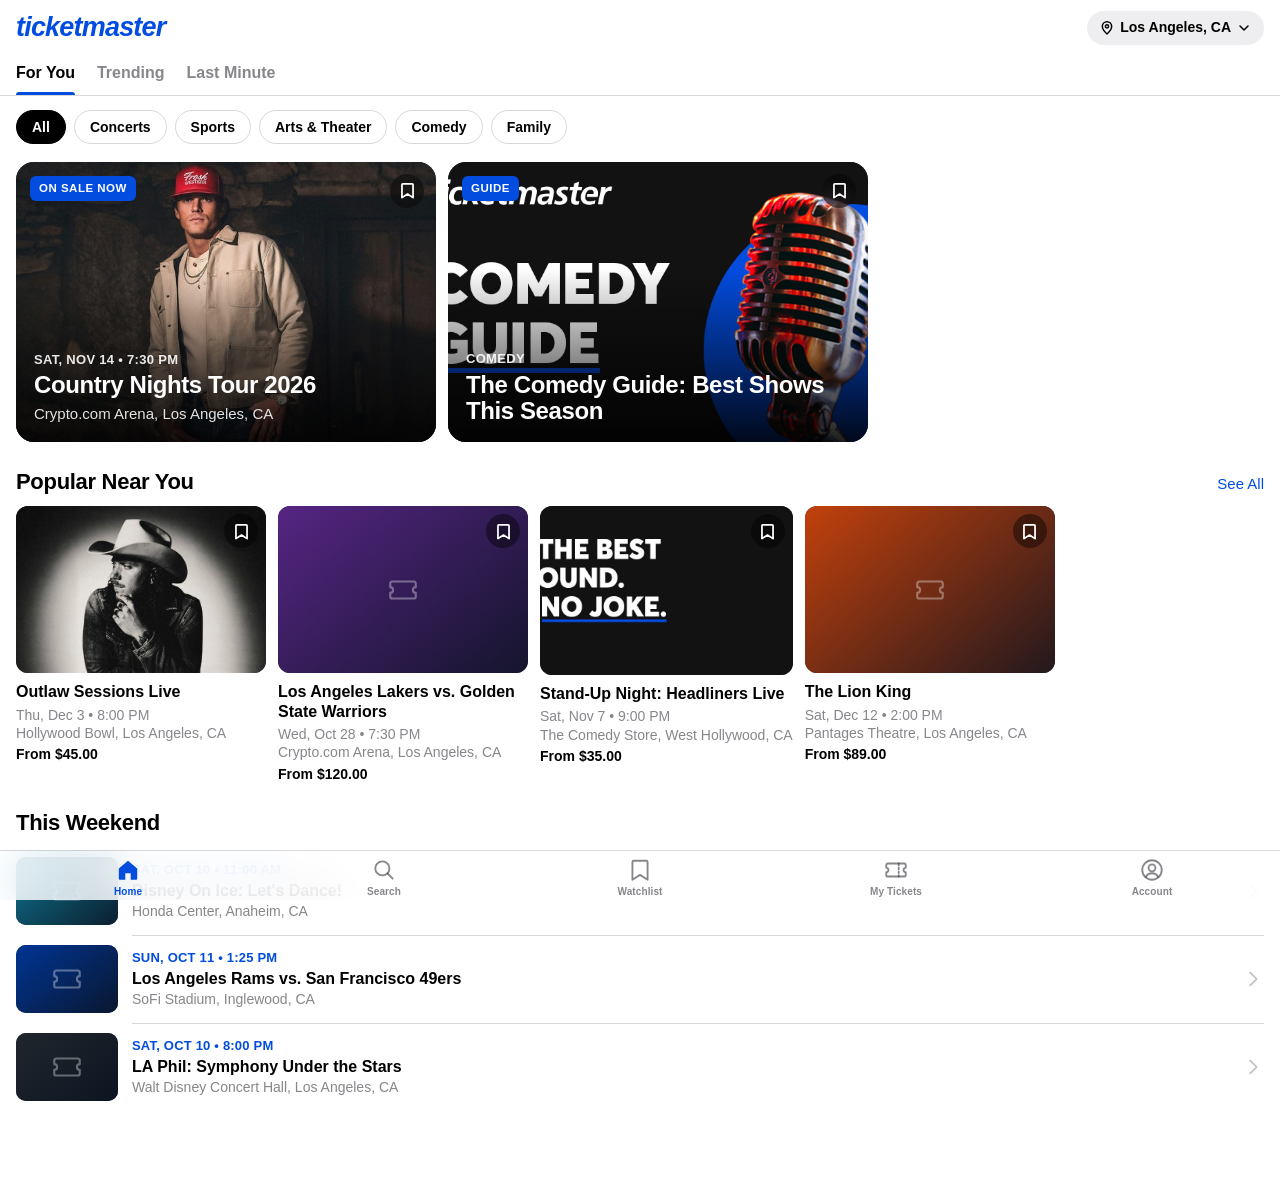
==== commit 4ed3a2e3: "Fix maps (no API key), keep pop-ups on top, allow stretching photos - Maps: switch from CARTO (now a" ====
--- a/index.html
+++ b/index.html
@@ -15,7 +15,7 @@
   <link rel="icon" href="icons/icon-192.png" type="image/png">
   <link rel="apple-touch-icon" href="icons/apple-touch-icon.png">
   <title>Ticketmaster</title>
-  <link rel="preconnect" href="https://a.basemaps.cartocdn.com" crossorigin>
+  <link rel="preconnect" href="https://tile.openstreetmap.org" crossorigin>
   <script>
     // Apply the saved appearance before first paint to avoid a flash.
     try {
--- a/app.css
+++ b/app.css
@@ -201,21 +201,21 @@
 .rail { display: flex; gap: 12px; padding: 0 16px; overflow-x: auto; scroll-snap-type: x mandatory; scroll-padding: 0 16px; scrollbar-width: none; }
 .rail::-webkit-scrollbar { display: none; }
 
-.hero { position: relative; flex: 0 0 calc(100% - 24px); max-width: 520px; aspect-ratio: 4 / 5; max-height: 72vh; border-radius: 18px; overflow: hidden; background: var(--placeholder); color: #fff; scroll-snap-align: start; }
+.hero { position: relative; flex: 0 0 calc(100% - 24px); max-width: 560px; aspect-ratio: 3 / 2; border-radius: 18px; overflow: hidden; background: var(--placeholder); color: #fff; scroll-snap-align: start; }
 .rail .hero:only-child { flex-basis: 100%; }
 @media (min-width: 700px) { .hero { flex-basis: 420px; } }
 .hero::after { content: ""; position: absolute; inset: 0; background: linear-gradient(180deg, rgba(0,0,0,0) 38%, rgba(0,0,0,.88) 100%); }
 .hero .meta { position: absolute; left: 18px; right: 18px; bottom: 18px; z-index: 1; }
 .hero .kicker { font-size: 13px; font-weight: 700; letter-spacing: .3px; text-transform: uppercase; opacity: .9; }
-.hero .t { margin-top: 6px; font-size: 28px; font-weight: 800; line-height: 1.08; letter-spacing: -.4px; }
+.hero .t { margin-top: 4px; font-size: 24px; font-weight: 800; line-height: 1.08; letter-spacing: -.4px; }
 .hero .sub { margin-top: 6px; font-size: 15px; opacity: .88; }
-.hero .cta { margin-top: 14px; }
+.hero .cta { display: none; }
 .badge { position: absolute; top: 14px; left: 14px; z-index: 2; padding: 5px 9px; border-radius: 6px; background: var(--brand); color: #fff; font-size: 11.5px; font-weight: 800; letter-spacing: .5px; text-transform: uppercase; }
 .save-btn { position: absolute; top: 12px; right: 12px; z-index: 2; }
 
 .card { flex: 0 0 64%; max-width: 270px; scroll-snap-align: start; position: relative; }
 @media (min-width: 700px) { .card { flex-basis: 250px; } }
-.card .img { position: relative; aspect-ratio: 1 / 1; border-radius: 12px; overflow: hidden; background: var(--placeholder); }
+.card .img { position: relative; aspect-ratio: 3 / 2; border-radius: 12px; overflow: hidden; background: var(--placeholder); }
 .card .t { margin-top: 9px; font-size: 16px; font-weight: 700; line-height: 1.22; display: -webkit-box; -webkit-line-clamp: 2; -webkit-box-orient: vertical; overflow: hidden; }
 .card .d { margin-top: 4px; font-size: 14px; color: var(--text-2); }
 .card .v { font-size: 14px; color: var(--text-2); white-space: nowrap; overflow: hidden; text-overflow: ellipsis; }
@@ -224,10 +224,10 @@
 
 .rows { padding: 0 16px; }
 .row { display: flex; align-items: center; gap: 14px; padding: 10px 0; position: relative; }
-.row + .row::before { content: ""; position: absolute; top: 0; left: 98px; right: 0; border-top: .5px solid var(--sep); }
-.row .img { position: relative; flex: none; width: 84px; height: 84px; border-radius: 10px; overflow: hidden; background: var(--placeholder); }
+.row + .row::before { content: ""; position: absolute; top: 0; left: 116px; right: 0; border-top: .5px solid var(--sep); }
+.row .img { position: relative; flex: none; width: 102px; height: 68px; border-radius: 10px; overflow: hidden; background: var(--placeholder); }
 .row .rank { flex: none; width: 22px; font-size: 22px; font-weight: 800; color: var(--text-2); text-align: center; }
-.row.ranked + .row.ranked::before { left: 134px; }
+.row.ranked + .row.ranked::before { left: 152px; }
 .row .txt { flex: 1; min-width: 0; }
 .row .k { font-size: 13px; font-weight: 700; color: var(--link); text-transform: uppercase; letter-spacing: .2px; }
 .row .t { margin-top: 2px; font-size: 16px; font-weight: 700; line-height: 1.22; display: -webkit-box; -webkit-line-clamp: 2; -webkit-box-orient: vertical; overflow: hidden; }
@@ -251,28 +251,31 @@
 .cat-tile .i { position: absolute; right: -6px; bottom: -8px; width: 64px; height: 64px; opacity: .35; transform: rotate(-14deg); stroke-width: 1.5; }
 
 /* ---------- My Events ---------- */
-.next-card { position: relative; display: block; margin: 8px 16px 0; aspect-ratio: 4 / 5; max-height: 70vh; border-radius: 20px; overflow: hidden; background: var(--placeholder); color: #fff; box-shadow: var(--shadow); }
-@media (min-width: 700px) { .next-card { max-width: 520px; } }
-.next-card::after { content: ""; position: absolute; inset: 0; background: linear-gradient(180deg, rgba(0,0,0,.35) 0%, rgba(0,0,0,0) 22%, rgba(0,0,0,0) 40%, rgba(0,0,0,.9) 100%); }
-.next-card .top { position: absolute; top: 14px; left: 14px; right: 14px; z-index: 1; display: flex; justify-content: space-between; align-items: center; }
+.next-card { display: block; margin: 8px 16px 0; border-radius: 18px; overflow: hidden; background: var(--card-2); box-shadow: var(--shadow); }
+body.grouped .next-card { background: var(--card); }
+@media (min-width: 700px) { .next-card { max-width: 560px; } }
+.next-card .img { position: relative; aspect-ratio: 3 / 2; background: var(--placeholder); }
+.next-card .top { position: absolute; top: 12px; left: 12px; right: 12px; z-index: 1; display: flex; justify-content: space-between; align-items: center; color: #fff; }
+.next-card .top .tag:not(.solid) { background: rgba(0,0,0,.5); }
 .tag { display: inline-flex; align-items: center; gap: 6px; height: 26px; padding: 0 10px; border-radius: 13px; background: rgba(255,255,255,.2); backdrop-filter: blur(10px); -webkit-backdrop-filter: blur(10px); font-size: 12.5px; font-weight: 700; letter-spacing: .2px; }
 .tag .i { width: 15px; height: 15px; stroke-width: 2.2; }
 .tag.solid { background: var(--brand); }
-.next-card .meta { position: absolute; left: 18px; right: 18px; bottom: 18px; z-index: 1; }
-.next-card .d { font-size: 14px; font-weight: 700; opacity: .92; }
-.next-card .t { margin-top: 5px; font-size: 28px; font-weight: 800; line-height: 1.08; letter-spacing: -.4px; }
-.next-card .v { margin-top: 5px; font-size: 15px; opacity: .88; }
-.next-card .btn { margin-top: 16px; }
+.next-card .meta { padding: 14px 16px 16px; }
+.next-card .d { font-size: 13px; font-weight: 700; color: var(--link); text-transform: uppercase; letter-spacing: .3px; }
+.next-card .t { margin-top: 5px; font-size: 24px; font-weight: 800; line-height: 1.1; letter-spacing: -.3px; text-transform: uppercase; }
+.next-card .v { margin-top: 4px; font-size: 15px; color: var(--text-2); }
+.next-card .btn { margin-top: 14px; border-radius: 4px; background: #0051D4; }
+.next-card .btn .i { width: 22px; height: 22px; }
 .countdown { display: flex; gap: 8px; margin-top: 14px; }
-.countdown div { flex: 1; padding: 8px 0; border-radius: 10px; background: rgba(255,255,255,.16); text-align: center; backdrop-filter: blur(10px); -webkit-backdrop-filter: blur(10px); }
+.countdown div { flex: 1; padding: 8px 0; border-radius: 10px; background: var(--fill); text-align: center; }
 .countdown b { display: block; font-size: 22px; font-weight: 800; font-variant-numeric: tabular-nums; }
-.countdown small { font-size: 11px; font-weight: 600; opacity: .8; text-transform: uppercase; letter-spacing: .5px; }
-
-.ev-list { padding: 0 16px; display: grid; gap: 14px; }
-@media (min-width: 700px) { .ev-list { grid-template-columns: 1fr 1fr; } }
+.countdown small { font-size: 11px; font-weight: 600; color: var(--text-2); text-transform: uppercase; letter-spacing: .5px; }
+
+.ev-list { padding: 0 16px; display: grid; grid-template-columns: minmax(0, 1fr); gap: 14px; }
+@media (min-width: 700px) { .ev-list { grid-template-columns: minmax(0, 1fr) minmax(0, 1fr); } }
 .ev-card { display: flex; gap: 14px; align-items: center; padding: 10px; border-radius: var(--r); background: var(--card); box-shadow: var(--shadow); }
 body:not(.grouped) .ev-card { background: var(--card-2); box-shadow: none; }
-.ev-card .img { position: relative; flex: none; width: 92px; height: 92px; border-radius: 10px; overflow: hidden; background: var(--placeholder); }
+.ev-card .img { position: relative; flex: none; width: 120px; height: 80px; border-radius: 10px; overflow: hidden; background: var(--placeholder); }
 .ev-card .txt { flex: 1; min-width: 0; }
 .ev-card .k { font-size: 13px; font-weight: 700; color: var(--link); text-transform: uppercase; letter-spacing: .2px; }
 .ev-card .t { margin-top: 3px; font-size: 16px; font-weight: 700; line-height: 1.22; display: -webkit-box; -webkit-line-clamp: 2; -webkit-box-orient: vertical; overflow: hidden; }
@@ -281,53 +284,156 @@
 .ev-card .n .i { width: 15px; height: 15px; }
 .ev-card.past { opacity: .78; }
 
-/* ---------- Ticket screen ---------- */
-.tix { position: relative; min-height: 100vh; background: var(--bg-grouped); padding-bottom: calc(30px + var(--safe-bottom)); }
-.tix-backdrop { position: absolute; top: 0; left: 0; right: 0; height: 360px; overflow: hidden; background: #0B1220; }
-.tix-backdrop img, .tix-backdrop .ph { position: absolute; inset: -30px; width: calc(100% + 60px); height: calc(100% + 60px); object-fit: cover; filter: blur(26px) saturate(1.3); transform: scale(1.05); opacity: .9; }
-.tix-backdrop::after { content: ""; position: absolute; inset: 0; background: linear-gradient(180deg, rgba(0,0,0,.45) 0%, rgba(0,0,0,.35) 50%, var(--bg-grouped) 100%); }
-.tix .navbar { position: relative; z-index: 3; }
-.tix-head { position: relative; z-index: 2; padding: 4px 22px 0; color: #fff; text-align: center; }
-.tix-head h1 { margin: 0; font-size: 22px; font-weight: 800; line-height: 1.15; letter-spacing: -.3px; }
-.tix-head p { margin: 5px 0 0; font-size: 14.5px; opacity: .9; }
-.tix-head .tag { margin-top: 10px; }
-
-.tix-rail { position: relative; z-index: 2; display: flex; gap: 12px; padding: 18px 24px 6px; overflow-x: auto; scroll-snap-type: x mandatory; scrollbar-width: none; }
-.tix-rail::-webkit-scrollbar { display: none; }
-.tix-rail.single { justify-content: center; }
-.ticket { flex: 0 0 calc(100% - 24px); max-width: 400px; scroll-snap-align: center; border-radius: 18px; overflow: hidden; background: var(--card); box-shadow: 0 10px 30px rgba(0,0,0,.18); }
-.t-type { display: flex; align-items: center; justify-content: space-between; gap: 10px; padding: 12px 16px; background: var(--brand); color: #fff; font-size: 15px; font-weight: 700; }
-.t-type .fv { flex: none; padding: 3px 8px; border-radius: 6px; background: rgba(255,255,255,.2); font-size: 11.5px; font-weight: 700; letter-spacing: .2px; }
-.t-seats { display: flex; padding: 14px 8px 12px; background: var(--brand); color: #fff; text-align: center; border-top: .5px solid rgba(255,255,255,.18); }
-.t-seats div { flex: 1; min-width: 0; }
-.t-seats small { display: block; font-size: 11px; font-weight: 700; letter-spacing: 1px; opacity: .8; }
-.t-seats b { display: block; margin-top: 2px; font-size: 26px; font-weight: 800; white-space: nowrap; overflow: hidden; text-overflow: ellipsis; }
-.t-seats.ga b { font-size: 19px; letter-spacing: .3px; }
-
-.t-code { padding: 18px 18px 6px; text-align: center; }
-.barcode { position: relative; margin: 0 auto; max-width: 290px; padding: 12px; border-radius: 12px; background: #fff; overflow: hidden; touch-action: pan-x pan-y; }
+/* ---------- Ticket screen (matches the Ticketmaster app's event/order page) ---------- */
+body.tm-page, body.tm-page #view { background: #121212; color: #fff; }
+body.tm-page { --tm-card: #242424; --tm-info: #1E1E1E; --tm-blue: #0051D4; --tm-label: #A3A3A3; }
+.tm { position: relative; max-width: 600px; margin: 0 auto; padding-bottom: calc(120px + var(--safe-bottom)); font-family: var(--font); }
+.tm-hero { position: relative; aspect-ratio: 3 / 2; width: 100%; background: #1E1E1E; overflow: hidden; }
+.tm-hero::after { content: ""; position: absolute; inset: 0; background: linear-gradient(180deg, rgba(0,0,0,.35) 0%, rgba(0,0,0,0) 30%); }
+
+.tm-bar { position: fixed; top: 0; left: 0; right: 0; z-index: 50; max-width: 600px; margin: 0 auto; display: flex; align-items: center; gap: 10px; padding: calc(10px + var(--safe-top)) 14px 10px; transition: background .2s; }
+.tm-bar > * { position: relative; }
+.tm-bar > .tm-bar-bg { position: absolute; inset: 0; overflow: hidden; background: #121212; opacity: 0; transition: opacity .2s; }
+.tm-bar-bg .cover { filter: brightness(.38); }
+.tm-bar.compact > .tm-bar-bg { opacity: 1; }
+.tm-round { flex: none; width: 38px; height: 38px; border-radius: 50%; display: inline-flex; align-items: center; justify-content: center; background: rgba(0,0,0,.55); color: #fff; }
+.tm-round .i { width: 22px; height: 22px; stroke-width: 2.4; }
+.tm-bar.compact .tm-round { background: transparent; }
+.tm-bar-title { flex: 1; min-width: 0; text-align: center; opacity: 0; transition: opacity .2s; }
+.tm-bar.compact .tm-bar-title { opacity: 1; }
+.tm-bar-title b { display: block; font-size: 16px; font-weight: 600; text-transform: uppercase; white-space: nowrap; overflow: hidden; text-overflow: ellipsis; }
+.tm-bar-title span { display: block; margin-top: 1px; font-size: 14px; color: #D0D0D0; white-space: nowrap; overflow: hidden; text-overflow: ellipsis; }
+.tm-pill { flex: none; height: 38px; padding: 0 16px; border-radius: 19px; background: rgba(0,0,0,.55); color: #fff; font-size: 15px; font-weight: 600; }
+.tm-codebtn { flex: none; display: none; width: 56px; height: 38px; border-radius: 19px; background: var(--tm-blue); color: #fff; align-items: center; justify-content: center; }
+.tm-codebtn .i { width: 24px; height: 24px; stroke-width: 1.8; }
+.tm-bar.compact .tm-pill { display: none; }
+.tm-bar.compact .tm-codebtn { display: inline-flex; }
+
+.tm-info { position: relative; z-index: 2; margin: -96px 22px 0; padding: 18px 18px 16px; background: var(--tm-info); }
+.tm-date { font-size: 12.5px; font-weight: 700; letter-spacing: .6px; color: #E5E5E5; }
+.tm-info h1 { margin: 12px 0 10px; font-size: 25px; font-weight: 800; line-height: 1.15; text-transform: uppercase; letter-spacing: .1px; }
+.tm-venue { display: flex; align-items: center; justify-content: space-between; gap: 12px; font-size: 14.5px; color: #CFCFCF; }
+.tm-count { flex: none; display: inline-flex; align-items: center; gap: 4px; color: #fff; font-size: 15px; font-weight: 600; }
+.tm-count .i { width: 22px; height: 22px; stroke-width: 1.6; }
+.tm-view { position: relative; z-index: 2; display: flex; align-items: center; justify-content: center; gap: 10px; width: calc(100% - 44px); height: 52px; margin: 0 22px; background: var(--tm-blue); color: #fff; font-size: 17px; font-weight: 600; }
+.tm-view .i { width: 26px; height: 26px; stroke-width: 1.6; }
+.tm-view:active { filter: brightness(.9); }
+
+.tm-tabs { display: flex; gap: 14px; margin: 18px 22px 0; }
+.tm-tabs button { flex: 1; padding: 12px 0 13px; color: #fff; font-size: 15.5px; font-weight: 500; border-bottom: 4px solid #2F2F2F; }
+.tm-tabs button.on { font-weight: 600; border-bottom-color: #fff; }
+
+.tm-order { display: flex; align-items: flex-start; justify-content: space-between; gap: 12px; margin: 26px 22px 14px; }
+.tm-order h2 { margin: 0; font-size: 20px; font-weight: 700; }
+.tm-order small { display: block; margin-top: 4px; font-size: 13.5px; color: var(--tm-label); }
+.tm-kebab { width: 32px; height: 32px; display: flex; align-items: center; justify-content: center; color: #fff; transform: rotate(90deg); }
+.tm-kebab .i { width: 24px; height: 24px; }
+
+.tm-list { display: grid; gap: 18px; margin: 0 22px; }
+.tm-tkt { cursor: pointer; }
+.tm-type { padding: 17px 20px; background: var(--tm-card); font-size: 15px; font-weight: 700; }
+.tm-seat { display: grid; grid-template-columns: 1fr 1fr 1fr; margin-top: 2px; padding: 17px 20px 18px; background: var(--tm-card); }
+.tm-seat small { display: block; font-size: 14px; font-weight: 700; letter-spacing: .3px; color: var(--tm-label); }
+.tm-seat b { display: block; margin-top: 6px; font-size: 19px; font-weight: 700; }
+.tm-seat .mid { text-align: center; }
+.tm-seat .end { text-align: right; }
+.tm-seat.ga { display: flex; align-items: flex-end; justify-content: space-between; gap: 12px; }
+.tm-seat .ga-label { font-size: 16px; font-weight: 700; letter-spacing: .3px; padding-bottom: 2px; }
+.tm-listed { display: flex; align-items: center; gap: 12px; padding: 12px 20px; background: #0C0C0C; border: 1px solid var(--tm-card); border-top: 0; font-size: 15px; }
+.tm-listed .sync { width: 28px; height: 28px; border-radius: 50%; background: #3A3A3A; display: inline-flex; align-items: center; justify-content: center; }
+.tm-listed .sync .i { width: 17px; height: 17px; }
+.tm-listed .txt { flex: none; }
+.tm-listed button { color: #fff; display: inline-flex; }
+.tm-listed button .i { width: 24px; height: 24px; stroke-width: 1.7; }
+.tm-listed .trash { margin-left: auto; }
+
+.tm-extras { margin: 22px 22px 0; border-radius: 10px; overflow: hidden; background: var(--tm-card); }
+.tm-extras .cell { color: #fff; }
+.tm-extras .cell + .cell::before { border-color: #333; }
+.tm-extras .cell .lbl small, .tm-extras .cell .val { color: var(--tm-label); }
+
+.tm-h { margin: 34px 22px 14px; font-size: 19px; font-weight: 800; text-transform: uppercase; letter-spacing: .2px; }
+.tm-map { position: relative; z-index: 0; isolation: isolate; margin: 0 22px; overflow: hidden; background: var(--tm-card); }
+.tm-map .venue-map { height: 190px; }
+.tm-map .map-msg { color: var(--tm-label); }
+.tm-map-name { position: absolute; top: 14px; left: 16px; right: 16px; z-index: 500; pointer-events: none; font-size: 26px; font-weight: 700; color: #fff; text-shadow: 0 1px 3px rgba(0,0,0,.7), 0 0 14px rgba(0,0,0,.45); }
+.tm-dir { position: absolute; right: 12px; bottom: 12px; z-index: 500; display: inline-flex; align-items: center; gap: 6px; height: 36px; padding: 0 14px; border-radius: 18px; background: #fff; color: #000; font-size: 14px; font-weight: 600; box-shadow: 0 2px 8px rgba(0,0,0,.3); }
+.tm-dir .i { width: 16px; height: 16px; stroke-width: 2.2; }
+
+.tm-dock { position: fixed; left: 50%; bottom: calc(18px + var(--safe-bottom)); z-index: 55; transform: translateX(-50%); display: flex; padding: 6px; border-radius: 36px; background: rgba(246,246,246,.96); box-shadow: 0 6px 24px rgba(0,0,0,.35); backdrop-filter: blur(16px); -webkit-backdrop-filter: blur(16px); }
+.tm-dock button { position: relative; width: 98px; height: 60px; display: flex; flex-direction: column; align-items: center; justify-content: center; gap: 4px; color: #111; font-size: 14px; }
+.tm-dock button + button::before { content: ""; position: absolute; left: 0; top: 16px; bottom: 16px; border-left: 1px solid #DADADA; }
+.tm-dock button .i { width: 24px; height: 24px; color: #0B63E5; stroke-width: 1.8; }
+.tm-dock button:disabled { color: #9A9A9A; cursor: default; }
+.tm-dock button:disabled .i { color: #BDBDBD; }
+
+/* Full-screen barcode view */
+.sheet-wrap.bc-view { flex-direction: column; justify-content: flex-start; align-items: stretch; background: #121212; color: #fff; overflow-y: auto; }
+.bc-head { display: flex; align-items: center; gap: 10px; padding: calc(10px + var(--safe-top)) 14px 6px; }
+.bc-title { flex: 1; min-width: 0; text-align: center; }
+.bc-title b { display: block; font-size: 16px; font-weight: 600; text-transform: uppercase; white-space: nowrap; overflow: hidden; text-overflow: ellipsis; }
+.bc-title span { display: block; margin-top: 2px; font-size: 13.5px; color: #BDBDBD; }
+.bc-rail { display: flex; gap: 12px; padding: 16px 22px 8px; overflow-x: auto; scroll-snap-type: x mandatory; scrollbar-width: none; }
+.bc-rail::-webkit-scrollbar { display: none; }
+.bc-rail.single { justify-content: center; }
+.bc-card { flex: 0 0 calc(100% - 20px); max-width: 420px; scroll-snap-align: center; background: #242424; overflow: hidden; }
+.bc-type { padding: 15px 18px; background: #0051D4; font-size: 15px; font-weight: 700; }
+.bc-seats { display: grid; grid-template-columns: 1fr 1fr 1fr; padding: 14px 18px 16px; background: #0051D4; border-top: 1px solid rgba(255,255,255,.18); }
+.bc-seats small { display: block; font-size: 12.5px; font-weight: 700; letter-spacing: .4px; opacity: .85; }
+.bc-seats b { display: block; margin-top: 4px; font-size: 22px; font-weight: 800; }
+.bc-seats .mid { text-align: center; }
+.bc-seats .end { text-align: right; }
+.bc-seats.ga { display: flex; align-items: flex-end; justify-content: space-between; }
+.bc-seats .ga-label { font-size: 15px; font-weight: 800; }
+.bc-code { padding: 22px 18px 6px; text-align: center; }
+.barcode { position: relative; margin: 0 auto; max-width: 300px; padding: 12px; border-radius: 8px; background: #fff; overflow: hidden; touch-action: pan-x pan-y; }
 .barcode svg { width: 100%; height: auto; }
 .barcode .light {
   position: absolute; top: -10%; bottom: -10%; width: 22%; left: var(--light-x, -25%);
-  background: linear-gradient(90deg, rgba(2,77,223,0) 0%, rgba(2,77,223,.55) 45%, rgba(120,170,255,.75) 50%, rgba(2,77,223,.55) 55%, rgba(2,77,223,0) 100%);
+  background: linear-gradient(90deg, rgba(0,81,212,0) 0%, rgba(0,81,212,.55) 45%, rgba(120,170,255,.75) 50%, rgba(0,81,212,.55) 55%, rgba(0,81,212,0) 100%);
   mix-blend-mode: multiply; pointer-events: none;
 }
 .barcode:not(.tilt) .light { animation: sweep 2.6s ease-in-out infinite; }
 @keyframes sweep { 0% { left: -25%; } 50% { left: 103%; } 100% { left: -25%; } }
-.t-code .safetix { display: inline-flex; align-items: center; gap: 5px; margin-top: 10px; font-size: 12px; font-weight: 800; letter-spacing: .4px; color: var(--link); }
-.t-code .safetix .i { width: 15px; height: 15px; stroke-width: 2.3; }
-.t-code .note { margin: 4px 0 0; font-size: 13px; color: var(--text-2); }
-.t-code .tilt-hint { margin-top: 2px; font-size: 12px; color: var(--link); font-weight: 600; }
-.t-foot { display: flex; justify-content: space-between; gap: 10px; margin: 12px 16px 0; padding: 12px 0 0; border-top: .5px solid var(--sep); font-size: 13px; color: var(--text-2); }
-.t-foot b { display: block; margin-top: 1px; font-size: 15px; color: var(--text); }
-.t-wallet { padding: 14px 16px 16px; }
-.t-wallet .btn { width: 100%; height: 46px; border-radius: 10px; font-size: 15px; }
-.btn.wallet { background: #000; color: #fff; box-shadow: inset 0 0 0 1px rgba(255,255,255,.18); }
-
-.dots { display: flex; justify-content: center; gap: 6px; padding: 10px 0 2px; }
-.dots i { width: 7px; height: 7px; border-radius: 4px; background: var(--text-3); transition: all .2s; }
-.dots i.on { width: 18px; background: var(--brand); }
-.tix-actions { display: grid; grid-template-columns: 1fr 1fr; gap: 10px; max-width: 448px; margin: 0 auto; padding: 14px 24px 0; }
+.bc-code .safetix { display: inline-flex; align-items: center; gap: 5px; margin-top: 12px; font-size: 12px; font-weight: 800; letter-spacing: .4px; color: #6EA2FF; }
+.bc-code .safetix .i { width: 15px; height: 15px; stroke-width: 2.3; }
+.bc-code .note { margin: 4px 0 0; font-size: 13px; color: #BDBDBD; }
+.bc-code .tilt-hint { margin-top: 2px; font-size: 12px; color: #6EA2FF; font-weight: 600; }
+.bc-foot { display: flex; justify-content: space-between; gap: 10px; margin: 14px 18px 0; padding-top: 12px; border-top: 1px solid #333; }
+.bc-foot small { display: block; font-size: 11.5px; font-weight: 700; letter-spacing: .4px; color: #A3A3A3; }
+.bc-foot b { display: block; margin-top: 2px; font-size: 15px; }
+.bc-wallet { display: flex; width: calc(100% - 36px); height: 46px; margin: 16px 18px 18px; border-radius: 10px; font-size: 15px; }
+.bc-count { padding: 8px 0 calc(20px + var(--safe-bottom)); text-align: center; font-size: 14px; color: #BDBDBD; }
+.bc-count b { color: #fff; }
+.btn.wallet { background: #000; color: #fff; box-shadow: inset 0 0 0 1px rgba(255,255,255,.22); }
+
+:root .sheet.dark-sheet { background: #1C1C1E; color: #fff; }
+:root .sheet.dark-sheet .sheet-head { background: #1C1C1E; }
+:root .sheet.dark-sheet .group, :root .sheet.dark-sheet .sheet-text { background: #2C2C2E; color: #fff; }
+
+/* ---------- Image cropper ---------- */
+.sheet-wrap.crop-view { flex-direction: column; justify-content: flex-start; align-items: stretch; background: #000; color: #fff; z-index: 1200; }
+.crop-head { display: grid; grid-template-columns: 1fr auto 1fr; align-items: center; padding: calc(6px + var(--safe-top)) 8px 6px; }
+.crop-head .title { font-size: 17px; font-weight: 600; }
+.crop-head .nav-btn { color: #fff; }
+.crop-head [data-done] { justify-self: end; color: #FFD60A; }
+.crop-stage { flex: 1; display: flex; align-items: center; justify-content: center; padding: 16px; overflow: hidden; }
+.crop-head, .crop-tools { position: relative; z-index: 2; }
+.crop-frame { position: relative; overflow: hidden; background: #121212; touch-action: none; cursor: grab; box-shadow: 0 0 0 2px #fff, 0 0 0 9999px rgba(0,0,0,.6); }
+.crop-frame:active { cursor: grabbing; }
+.crop-bg { position: absolute; inset: 0; width: 100%; height: 100%; object-fit: cover; filter: blur(30px) brightness(.6); transform: scale(1.2); }
+.crop-img { position: absolute; top: 0; left: 0; max-width: none; transform-origin: 0 0; user-select: none; -webkit-user-drag: none; }
+.crop-grid { position: absolute; inset: 0; pointer-events: none; background:
+  linear-gradient(90deg, transparent calc(33.33% - .5px), rgba(255,255,255,.35) calc(33.33% - .5px), rgba(255,255,255,.35) calc(33.33% + .5px), transparent calc(33.33% + .5px), transparent calc(66.66% - .5px), rgba(255,255,255,.35) calc(66.66% - .5px), rgba(255,255,255,.35) calc(66.66% + .5px), transparent calc(66.66% + .5px)),
+  linear-gradient(180deg, transparent calc(33.33% - .5px), rgba(255,255,255,.35) calc(33.33% - .5px), rgba(255,255,255,.35) calc(33.33% + .5px), transparent calc(33.33% + .5px), transparent calc(66.66% - .5px), rgba(255,255,255,.35) calc(66.66% - .5px), rgba(255,255,255,.35) calc(66.66% + .5px), transparent calc(66.66% + .5px)); }
+.crop-tools { padding: 8px 24px calc(22px + var(--safe-bottom)); text-align: center; }
+.crop-zoom { width: 100%; max-width: 420px; accent-color: #fff; }
+.crop-btns { display: flex; justify-content: center; gap: 10px; margin-top: 12px; }
+.crop-btns button { height: 34px; padding: 0 18px; border-radius: 17px; background: rgba(255,255,255,.16); color: #fff; font-size: 15px; font-weight: 600; }
+.crop-tools p { margin: 12px 0 0; font-size: 13px; color: rgba(255,255,255,.6); }
+.img-actions { display: flex; gap: 20px; }
+.img-actions button { color: var(--link); }
+.img-actions .rm { color: var(--danger); }
 
 /* ---------- Grouped lists (iOS inset grouped) ---------- */
 .group-title { margin: 28px 32px 7px; font-size: 13px; font-weight: 500; color: var(--text-2); text-transform: uppercase; letter-spacing: .2px; }
@@ -350,7 +456,7 @@
 .cell select.inline { direction: rtl; color: var(--text-2); }
 
 /* ---------- Venue map ---------- */
-.map-wrap { margin: 0 16px; border-radius: 12px; overflow: hidden; background: var(--card); }
+.map-wrap { position: relative; z-index: 0; isolation: isolate; margin: 0 16px; border-radius: 12px; overflow: hidden; background: var(--card); }
 body:not(.grouped) .map-wrap { background: var(--card-2); }
 .venue-map { position: relative; height: 170px; background: var(--fill); cursor: pointer; z-index: 0; }
 .map-msg { position: absolute; inset: 0; display: flex; align-items: center; justify-content: center; padding: 16px; text-align: center; font-size: 14px; color: var(--text-2); }
@@ -413,9 +519,8 @@
 .image-pick .ph { position: absolute; inset: 0; }
 
 /* ---------- Sheets ---------- */
-.sheet-wrap { position: fixed; inset: 0; z-index: 100; display: flex; align-items: flex-end; justify-content: center; background: rgba(0,0,0,.4); animation: fade .2s; }
+.sheet-wrap { position: fixed; inset: 0; z-index: 1000; display: flex; align-items: flex-end; justify-content: center; background: rgba(0,0,0,.4); animation: fade .2s; }
 .sheet { width: 100%; max-width: 560px; max-height: 92vh; overflow: auto; background: var(--bg-grouped); border-radius: 14px 14px 0 0; padding-bottom: calc(18px + var(--safe-bottom)); animation: up .32s cubic-bezier(.2,.9,.25,1); }
-:root:not([data-theme="dark"]) .sheet { background: var(--bg-grouped); }
 .sheet .grab { width: 36px; height: 5px; margin: 6px auto 0; border-radius: 3px; background: var(--text-3); }
 .sheet-head { position: sticky; top: 0; z-index: 3; display: grid; grid-template-columns: 1fr auto 1fr; align-items: center; min-height: 52px; padding: 0 8px; background: var(--bg-grouped); }
 .sheet-head h3 { margin: 0; font-size: 17px; font-weight: 600; text-align: center; }
@@ -493,3 +598,72 @@
   body { -webkit-user-select: none; user-select: none; -webkit-touch-callout: none; }
   input, textarea { -webkit-user-select: text; user-select: text; }
 }
+
+/* ---------- Home editor: default (hide-only) items ---------- */
+.ed-sec-head.ro { flex-direction: column; gap: 2px; }
+.ed-sec-head.ro b { font-size: 17px; }
+.ed-sec-head.ro span { font-size: 13px; color: var(--text-2); }
+.ed-item.is-hidden .img, .ed-item.is-hidden .ed-item-title { opacity: .4; }
+.ed-item .mini .i { width: 16px; height: 16px; margin: 0 auto; }
+.eye { flex: none; height: 32px; min-width: 64px; padding: 0 12px; border-radius: 16px; background: var(--fill); color: var(--text); font-size: 14px; font-weight: 600; }
+.eye.off { background: var(--brand); color: #fff; }
+
+/* ---------- Transfer ---------- */
+.tx-sheet { min-height: 70vh; display: flex; flex-direction: column; }
+.tx { flex: 1; display: flex; flex-direction: column; }
+.tx-top { display: flex; align-items: center; justify-content: space-between; padding: 4px 20px 12px; font-size: 14px; color: #A3A3A3; }
+.tx-top button { color: #6EA2FF; font-size: 15px; font-weight: 600; }
+.tx-list { display: grid; gap: 12px; padding: 0 16px; }
+.tx-tkt { display: flex; align-items: center; gap: 14px; width: 100%; padding: 14px 16px; background: #242424; border: 2px solid transparent; text-align: left; color: #fff; }
+.tx-tkt.on { border-color: #0051D4; }
+.tx-check { flex: none; width: 26px; height: 26px; border-radius: 50%; border: 2px solid #6B6B6B; display: flex; align-items: center; justify-content: center; }
+.tx-tkt.on .tx-check { background: #0051D4; border-color: #0051D4; }
+.tx-check svg, .tx-ok svg { width: 18px; height: 18px; fill: none; stroke: #fff; stroke-width: 3; stroke-linecap: round; stroke-linejoin: round; }
+.tx-info { flex: 1; min-width: 0; }
+.tx-info small { display: block; font-size: 14px; font-weight: 700; }
+.tx-seat { display: flex; justify-content: space-between; gap: 10px; margin-top: 8px; }
+.tx-seat em { display: block; font-style: normal; font-size: 12px; font-weight: 700; letter-spacing: .3px; color: #A3A3A3; }
+.tx-seat b { display: block; margin-top: 2px; font-size: 17px; }
+.tx-seat .ga { align-self: flex-end; font-size: 14px; font-weight: 700; }
+.tx-foot { position: sticky; bottom: 0; display: flex; align-items: center; justify-content: space-between; gap: 12px; margin-top: auto; padding: 14px 16px calc(14px + var(--safe-bottom)); background: #1C1C1E; border-top: 1px solid #333; font-size: 15px; }
+.tx-foot.solo { display: block; border-top: 0; padding-top: 18px; }
+.tx-go { height: 46px; border-radius: 4px; background: #0051D4; }
+.tx-go:disabled { opacity: .4; }
+.tx-go .i { width: 16px; height: 16px; stroke-width: 2.6; }
+.tx-foot .btn.block { border-radius: 4px; background: #0051D4; }
+.tx-status { flex: 1; display: flex; flex-direction: column; align-items: center; justify-content: center; gap: 4px; padding: 48px 28px calc(28px + var(--safe-bottom)); text-align: center; }
+.tx-status h2 { margin: 18px 0 6px; font-size: 24px; font-weight: 800; }
+.tx-status p { margin: 0; font-size: 16px; line-height: 1.45; color: #D0D0D0; }
+.tx-status p.sub { margin-top: 8px; font-size: 14px; color: #A3A3A3; }
+.tx-status .btn { margin-top: 28px; border-radius: 4px; background: #0051D4; }
+.tx-spin { width: 54px; height: 54px; border-radius: 50%; border: 4px solid #333; border-top-color: #0051D4; animation: spin .8s linear infinite; }
+@keyframes spin { to { transform: rotate(360deg); } }
+.tx-ok { width: 72px; height: 72px; border-radius: 50%; background: #1DB954; display: flex; align-items: center; justify-content: center; animation: pop .35s cubic-bezier(.2,1.4,.4,1); }
+.tx-ok svg { width: 38px; height: 38px; }
+@keyframes pop { from { transform: scale(.4); opacity: 0; } to { transform: none; opacity: 1; } }
+.dark-sheet .fcell input, .dark-sheet .fcell textarea { color: #fff; }
+.dark-sheet .fcell label, .dark-sheet .group-title, .dark-sheet .group-foot, .dark-sheet .cell .lbl small { color: #A3A3A3; }
+.dark-sheet .cell { color: #fff; }
+.dark-sheet .cell + .cell::before, .dark-sheet .fcell + .fcell::before, .dark-sheet .frow .fcell + .fcell::before, .dark-sheet .fcell + .frow::before, .dark-sheet .frow + .fcell::before { border-color: #3A3A3A; }
+.dark-sheet .nav-btn { color: #6EA2FF; }
+.dark-sheet .grab { background: #555; }
+
+/* Pop-ups cover the page: hide the floating bars underneath while one is open. */
+body:has(.sheet-wrap) .tm-dock, body:has(.sheet-wrap) .tm-bar, body:has(.sheet-wrap) .buybar { visibility: hidden; }
+.toast { z-index: 1100; }
+.update-banner, .install-banner { z-index: 1050; }
+.crop-view.sheet-wrap { z-index: 1200; }
+
+/* Dark-mode map: invert the light map tiles. */
+.map-dark .leaflet-tile-pane { filter: invert(1) hue-rotate(180deg) brightness(.92) contrast(.9); }
+.map-dark .leaflet-control-attribution { background: rgba(0,0,0,.6); color: #bbb; }
+.map-dark .leaflet-control-attribution a { color: #8ab4ff; }
+
+/* Cropper sliders */
+.crop-row { display: flex; align-items: center; gap: 12px; max-width: 460px; margin: 0 auto 10px; font-size: 14px; color: rgba(255,255,255,.8); }
+.crop-row span { width: 46px; text-align: left; }
+.crop-row input { flex: 1; accent-color: #fff; }
+.crop-row b { width: 44px; text-align: right; font-weight: 600; font-variant-numeric: tabular-nums; }
+.crop-btns { flex-wrap: wrap; }
+.leaflet-container .leaflet-control-attribution { font-size: 9px; line-height: 1.3; max-width: 100%; white-space: normal; }
+.tm-dir { bottom: 30px; }
